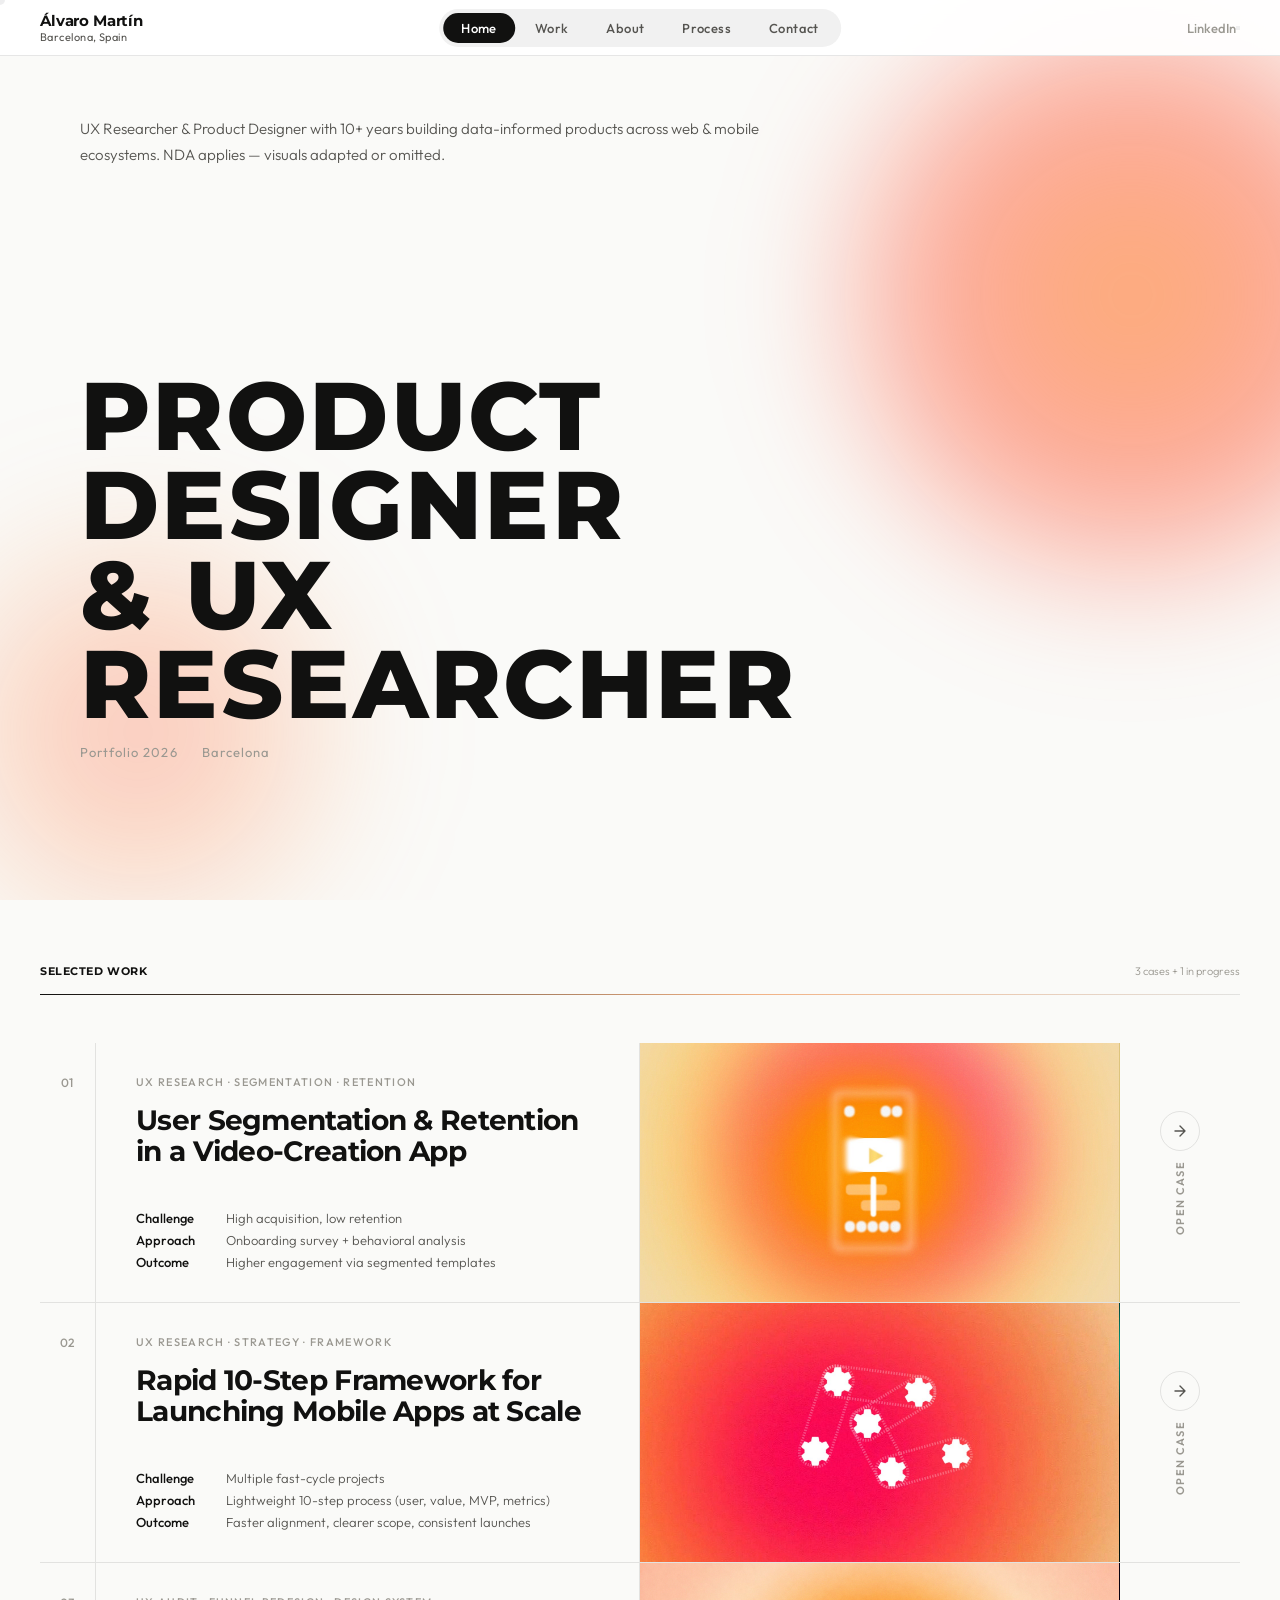
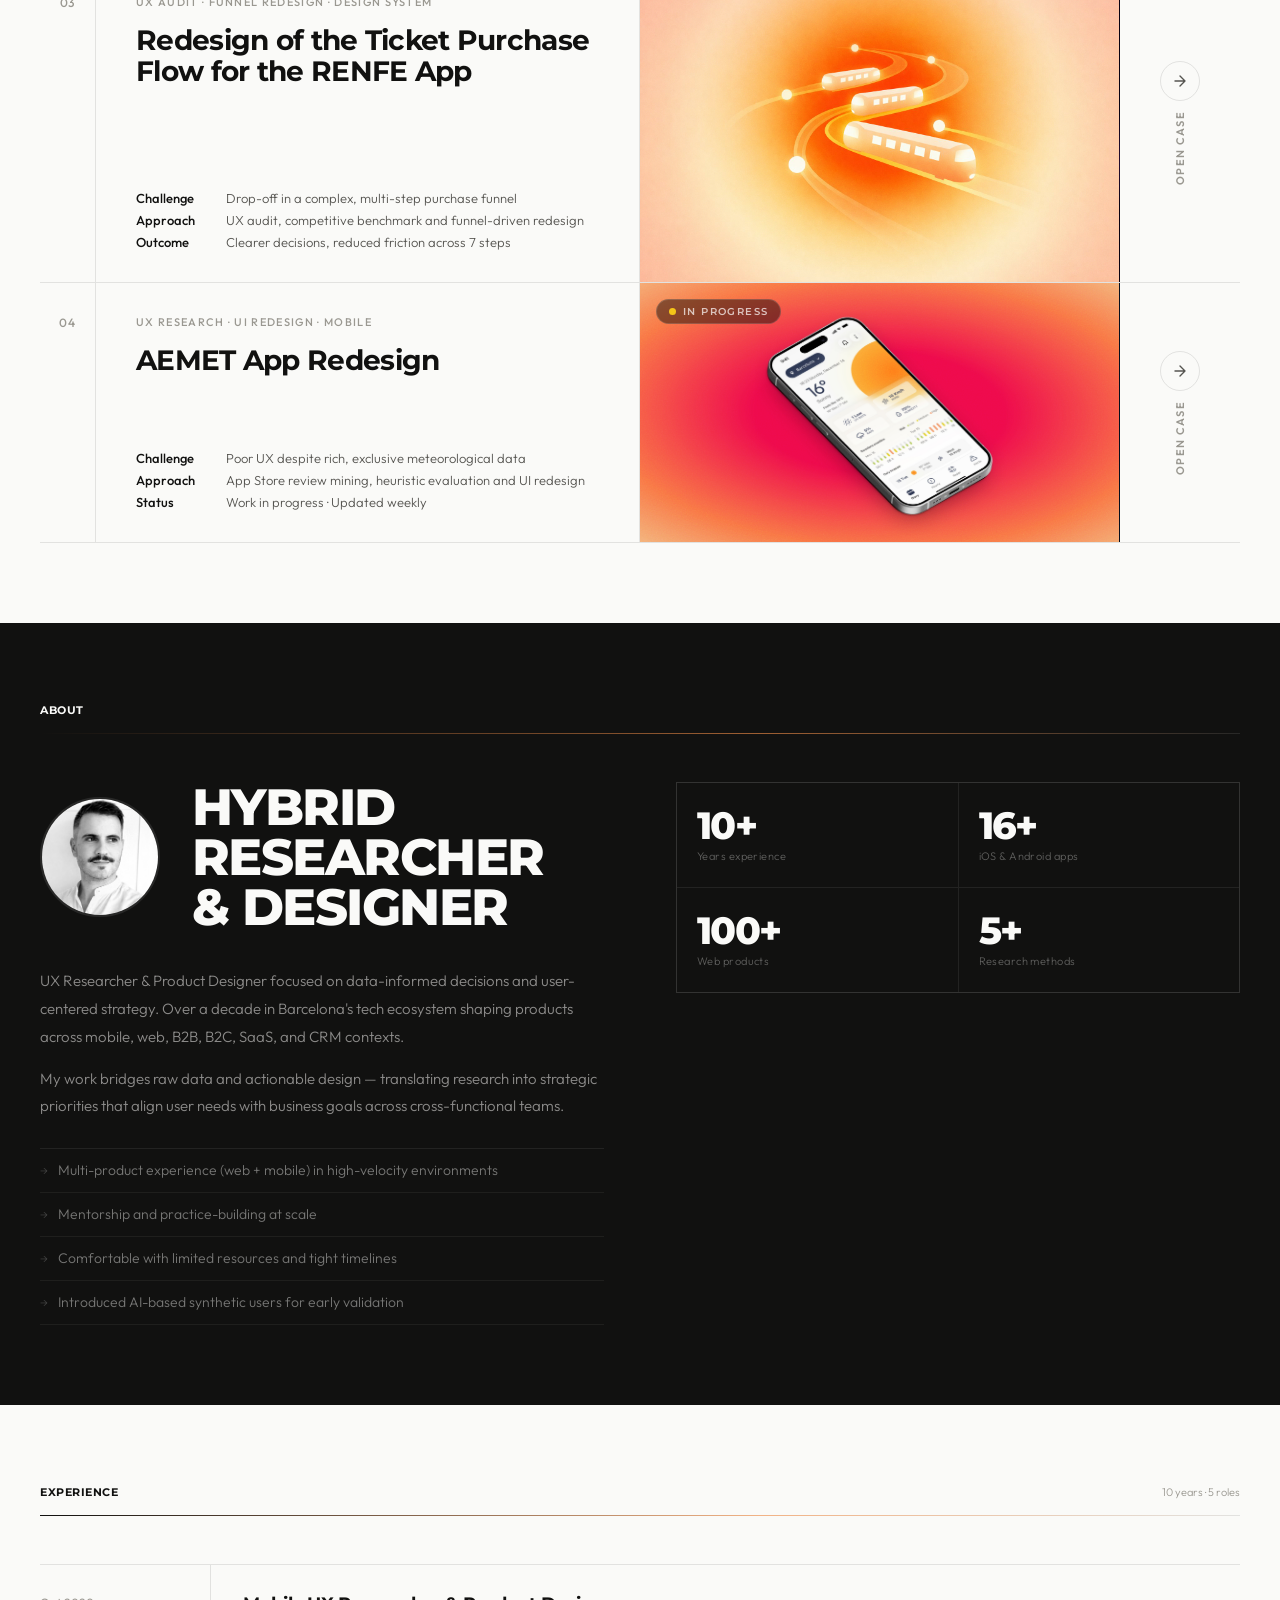
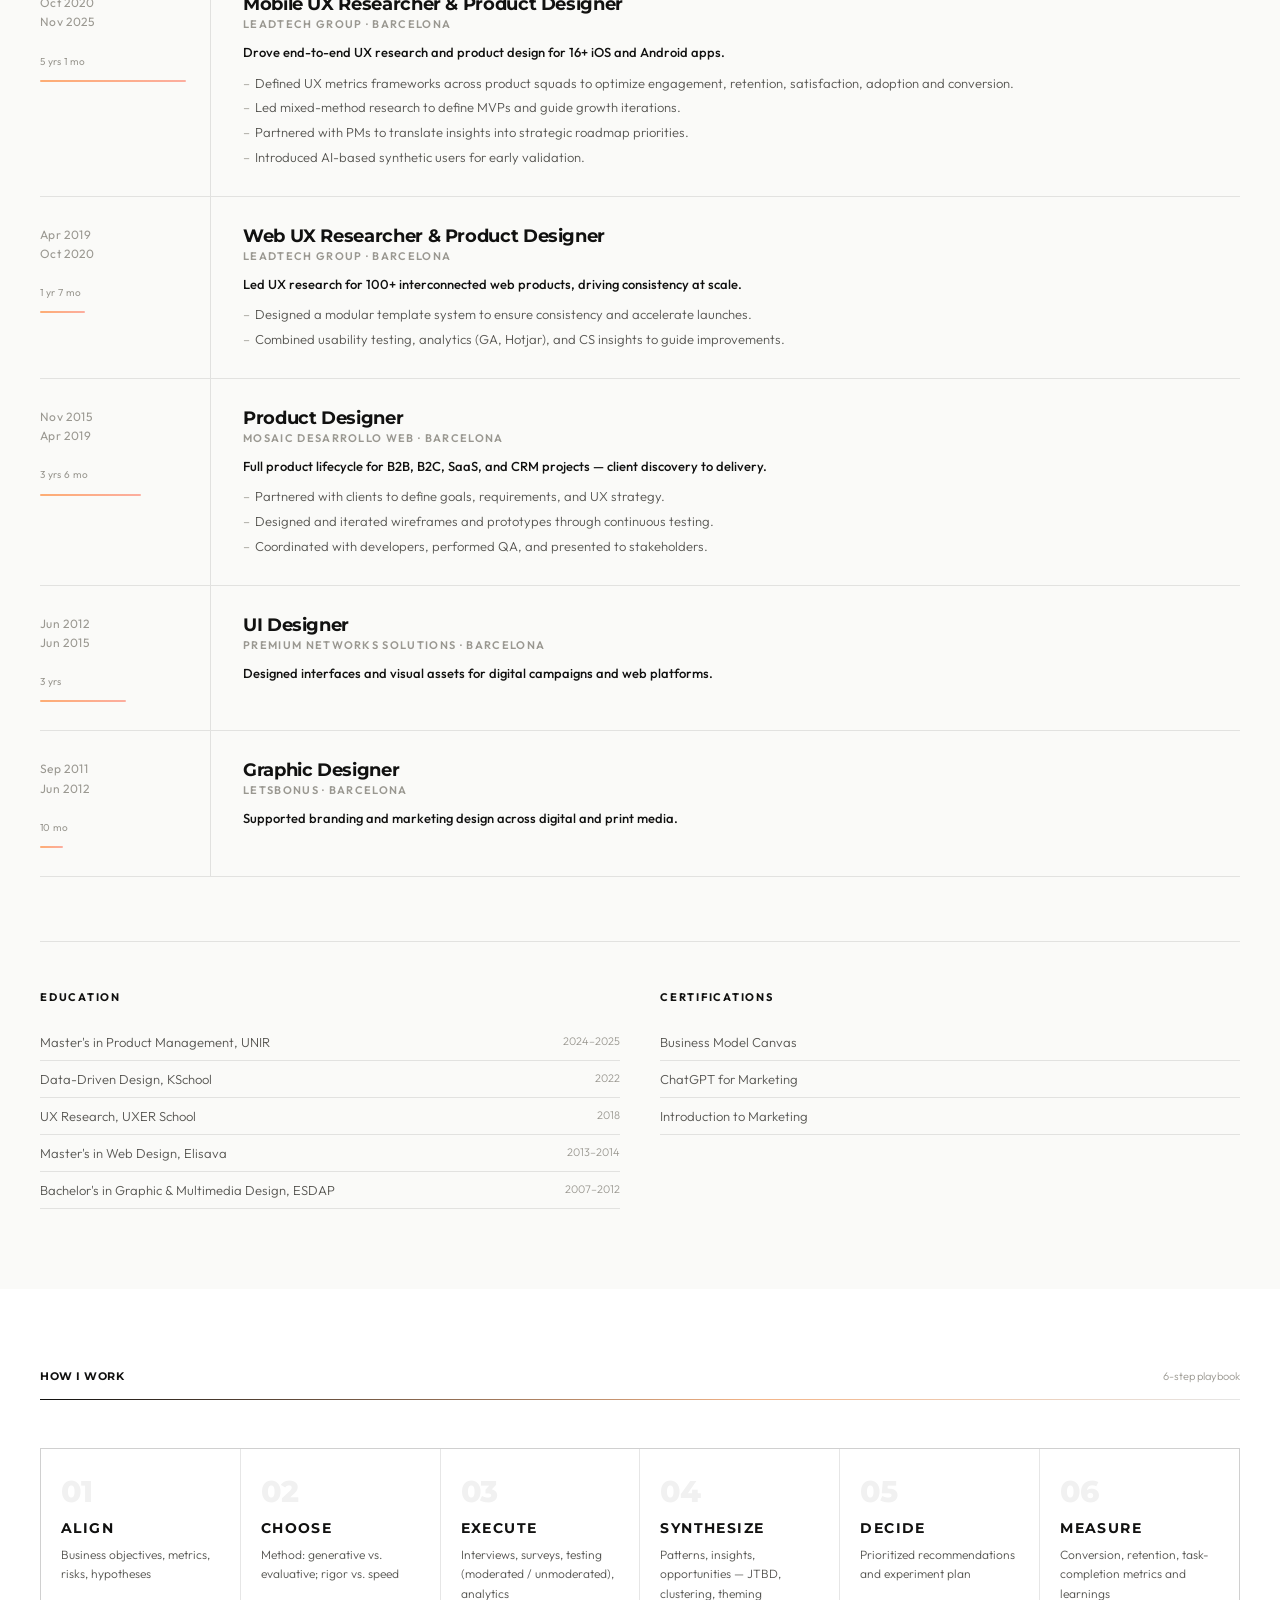
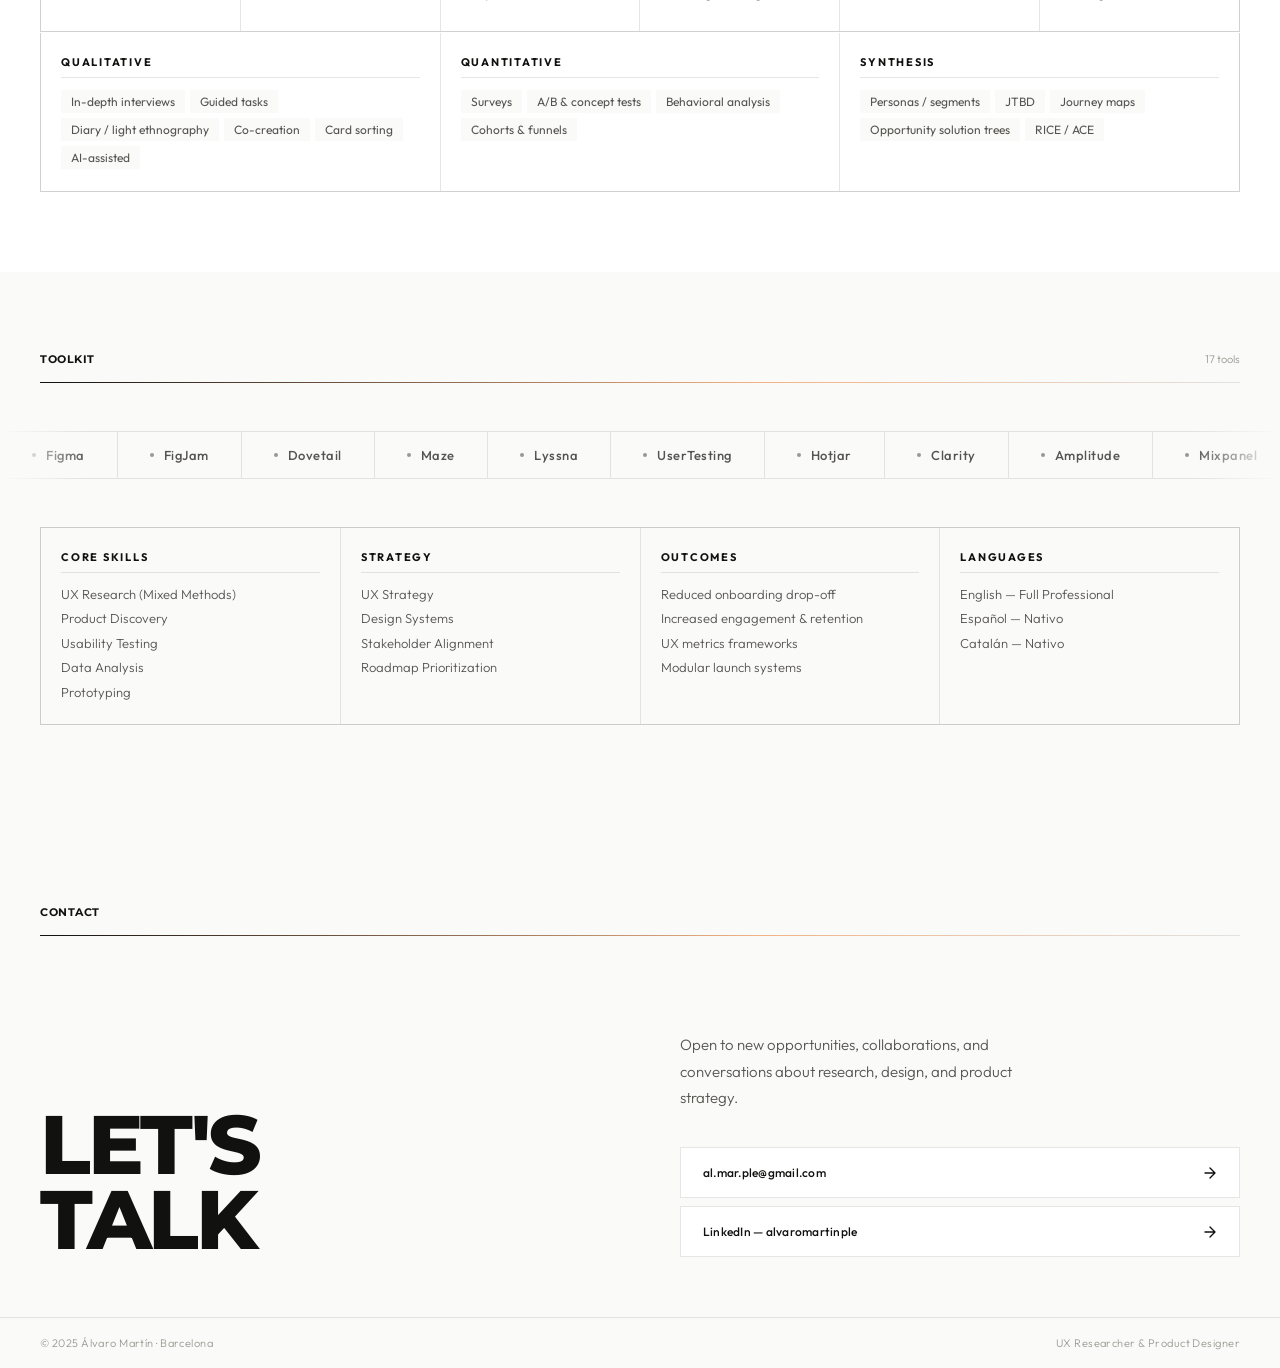
==== index.html @ 83317a98 "Update case-04: real images, style alignment, activate home card with In progress badge" ====
<!DOCTYPE html>
<html lang="en">
<head>
<meta charset="UTF-8">
<link rel="icon" type="image/svg+xml" href="[data-uri]">
<meta name="viewport" content="width=device-width, initial-scale=1.0">
<title>Álvaro Martín — UX Researcher & Product Designer</title>
<link rel="preconnect" href="https://fonts.googleapis.com">
<link rel="preconnect" href="https://fonts.gstatic.com" crossorigin>
<link href="https://fonts.googleapis.com/css2?family=Montserrat:wght@300;400;500;600;700;800&family=Outfit:wght@300;400;500&display=swap" rel="stylesheet">

<style>
/* ─── RESET & BASE ─── */
*, *::before, *::after { box-sizing: border-box; margin: 0; padding: 0; }
html { scroll-behavior: smooth; font-size: 16px; }

:root {
  --bg:       #FAFAF8;
  --surface:  #ECEAE6;
  --white:    #FFFFFF;
  --ink:      #111110;
  --ink-mid:  #555450;
  --ink-light:#9A9891;
  --line:     rgba(17,17,16,0.1);
  --ff-display: 'Montserrat', sans-serif;
  --ff-body:    'Outfit', sans-serif;
}

body {
  background: var(--bg);
  color: var(--ink);
  font-family: var(--ff-body);
  font-size: 13px;: 1.6;
  overflow-x: hidden;
  cursor: none;
}

/* ─── CUSTOM CURSOR ─── */
.cursor {
  position: fixed;
  width: 10px; height: 10px;
  background: var(--ink);
  border-radius: 50%;
  pointer-events: none;
  z-index: 9999;
  transform: translate(-50%, -50%);
  mix-blend-mode: difference;
}
.cursor-ring {
  position: fixed;
  width: 36px; height: 36px;
  border: 1px solid rgba(17,17,16,0.3);
  border-radius: 50%;
  pointer-events: none;
  z-index: 9998;
  transform: translate(-50%, -50%);
  transition: width 0.3s cubic-bezier(.23,1,.32,1), height 0.3s cubic-bezier(.23,1,.32,1);
}

/* ─── NAV ─── */
nav {
  position: fixed;
  top: 0; left: 0; right: 0;
  z-index: 200;
  display: flex;
  flex-direction: row;
  align-items: center;
  height: 56px;
  padding: 0 40px;
  background: rgba(255,255,255,0.95);
  backdrop-filter: blur(16px);
  -webkit-backdrop-filter: blur(16px);
  border-bottom: 1px solid var(--line);
}

.nav-id { display: flex; flex-direction: column; justify-content: center; flex-shrink: 0; }

.nav-name {
  font-family: var(--ff-display);
  font-size: 15px;
  font-weight: 700;
  letter-spacing: -0.01em;
  color: var(--ink);
  text-decoration: none;
  line-height: 1.2;
}

.nav-city {
  font-size: 11px;
  color: var(--ink-mid);
  font-weight: 400;
  letter-spacing: 0.04em;
}

.nav-links {
  display: flex;
  gap: 2px;
  list-style: none;
  background: rgba(17,17,16,0.06);
  border-radius: 40px;
  padding: 4px;
  height: fit-content;
  white-space: nowrap;
  flex-shrink: 0;
  position: absolute;
  left: 50%;
  transform: translateX(-50%);
}

.nav-links a {
  display: block;
  font-size: 13px;
  font-weight: 500;
  letter-spacing: 0.03em;
  color: var(--ink-mid);
  text-decoration: none;
  padding: 7px 18px;
  border-radius: 40px;
  transition: background 0.2s, color 0.2s;
}

.nav-links a.active, .nav-links a:hover {
  background: var(--ink);
  color: var(--white);
}

.nav-social {
  display: flex;
  align-items: center;
  gap: 20px;
  margin-left: auto;
  padding-left: 24px;
}

.nav-social-label {
  font-size: 11px;
  letter-spacing: 0.1em;
  color: var(--ink-light);
  font-weight: 500;
}

.nav-social a {
  font-size: 13px;
  font-weight: 500;
  letter-spacing: 0;
  color: var(--ink-light);
  text-decoration: none;
  transition: color 0.2s;
}
.nav-social a:hover { color: var(--ink); }
.nav-social::before,
.nav-social::after,
.nav-social a::before,
.nav-social a::after  { display: none !important; content: '' !important; }

/* ─── HERO ─── */
.hero {
  padding-top: 56px;
  min-height: 100vh;
  display: flex;
  flex-direction: column;
  justify-content: space-between;
  position: relative;
  overflow: hidden;
}

@keyframes heroGlowDrift {
  0%,100% { transform: translate(0,0) scale(1); opacity: 0.75; }
  25%      { transform: translate(-3%,5%) scale(1.09); opacity: 0.9; }
  50%      { transform: translate(4%,-3%) scale(0.91); opacity: 0.7; }
  75%      { transform: translate(-2%,2%) scale(1.05); opacity: 0.82; }
}
@keyframes heroGlowDrift2 {
  0%,100% { transform: translate(0,0) scale(1); opacity: 0.6; }
  33%     { transform: translate(5%,-4%) scale(1.07); opacity: 0.75; }
  66%     { transform: translate(-4%,3%) scale(0.93); opacity: 0.55; }
}

.hero::before {
  content: '';
  position: absolute;
  top: -5%;
  right: -15%;
  width: 680px;
  height: 680px;
  border-radius: 50%;
  background: radial-gradient(circle, rgba(255,140,60,0.7) 0%, rgba(255,80,50,0.48) 40%, transparent 70%);
  filter: blur(56px);
  pointer-events: none;
  z-index: 0;
  animation: heroGlowDrift 14s ease-in-out infinite;
  transform-origin: center center;
}
.hero::after {
  content: '';
  position: absolute;
  bottom: -8%;
  left: -8%;
  width: 480px;
  height: 480px;
  border-radius: 50%;
  background: radial-gradient(circle, rgba(255,80,50,0.35) 0%, rgba(255,140,60,0.2) 45%, transparent 70%);
  filter: blur(64px);
  pointer-events: none;
  z-index: 0;
  animation: heroGlowDrift2 18s ease-in-out infinite;
  transform-origin: center center;
}

/* Hero graph canvas */
#hero-graph-canvas {
  position: absolute;
  top: 0; left: 0;
  width: 100%;
  height: 100%;
  pointer-events: none;
  z-index: 0;
}

/* Tilt on headline */
.hero-headline h1 {
  transform-style: preserve-3d;
  will-change: transform;
}

/* prefers-reduced-motion */
@media (prefers-reduced-motion: reduce) {
  .hero::before,
  .hero::after { animation: none !important; }
  #hero-canvas { display: none !important; }
  .hero-headline h1 { transition: none !important; transform: none !important; }
}

.hero-meta {
  position: relative;
  z-index: 2;
  display: grid;
  grid-template-columns: 1fr 1fr 1fr;
  align-items: start;
  padding: 60px 40px 28px;
  gap: 24px;
}

.hero-note {
  grid-column: span 2;
  max-width: 100%;
  font-size: 15px;
  font-weight: 300;
  line-height: 1.7;
  color: var(--ink-mid);
}

.hero-stamps {
  display: flex;
  flex-direction: row;
  gap: 24px;
  margin-top: 16px;
  font-size: 13px;
  font-weight: 400;
  color: var(--ink-light);
  letter-spacing: 0.08em;
}

.hero-headline {
  position: relative;
  z-index: 2;
  padding: 0 40px 60px;
}

.hero-headline h1 {
  font-family: var(--ff-display);
  font-size: clamp(52px, 7.5vw, 108px);
  font-weight: 800;
  line-height: 0.93;
  letter-spacing: 0.025em;
  color: var(--ink);
  text-transform: uppercase;
}

/* ─── SECTIONS ─── */
section { padding: 80px 40px; }

.section-header {
  display: flex;
  justify-content: space-between;
  align-items: baseline;
  margin-bottom: 48px;
  padding-bottom: 16px;
  border-bottom: 1px solid var(--line);
}

.sec-index {
  font-size: 11px;
  font-weight: 500;
  letter-spacing: 0.14em;
  color: var(--ink-light);
  text-transform: uppercase;
}

.sec-title {
  font-family: var(--ff-display);
  font-size: 11px;
  font-weight: 700;
  letter-spacing: 0.05em;
  text-transform: uppercase;
  color: var(--ink);
}

.sec-count {
  font-size: 11px;
  color: var(--ink-light);
  font-weight: 300;
}

/* ─── CASES ─── */
#work { padding-top: 64px; }

.case-item {
  display: grid;
  grid-template-columns: 56px 1fr 480px 120px;
  align-items: stretch;
  border-bottom: 1px solid var(--line);
  min-height: 260px;
  text-decoration: none;
  color: inherit;
  transition: background 0.25s;
}

.case-item:first-of-type { border-top: 1px solid var(--line); }
.case-item:hover { background: rgba(17,17,16,0.018); }

.case-num {
  display: flex;
  align-items: flex-start;
  justify-content: center;
  padding: 32px 0;
  font-size: 12px;
  font-weight: 500;
  color: var(--ink-light);
  letter-spacing: 0.06em;
  border-right: 1px solid var(--line);
}

.case-info {
  padding: 32px 40px;
  display: flex;
  flex-direction: column;
  justify-content: space-between;
  border-right: 1px solid var(--line);
}

.case-tag {
  font-size: 11px;
  font-weight: 500;
  letter-spacing: 0.12em;
  text-transform: uppercase;
  color: var(--ink-light);
  margin-bottom: 16px;
  display: block;
}

.case-name {
  font-family: var(--ff-display);
  font-size: clamp(20px, 2.2vw, 28px);
  font-weight: 700;
  letter-spacing: -0.025em;
  line-height: 1.1;
  color: var(--ink);
  margin-bottom: 20px;
}

.case-attrs { display: flex; flex-direction: column; gap: 6px; }

.case-attr {
  display: flex;
  gap: 10px;
  font-size: 13px;
  color: var(--ink-mid);
  font-weight: 300;
}
.case-attr b { font-weight: 500; color: var(--ink); min-width: 80px; }

/* ── VISUAL THUMBNAILS ── */
.case-visual {
  position: relative;
  overflow: hidden;
  border-right: 1px solid var(--line);
}

.cv-01 { background: #F5D98A; }

.cv-02 {
  background:
    radial-gradient(ellipse 75% 55% at 8% 18%, #00C9A7 0%, transparent 48%),
    radial-gradient(ellipse 55% 75% at 88% 78%, #0047AB 0%, transparent 52%),
    radial-gradient(ellipse 38% 38% at 50% 50%, #00897B 0%, transparent 38%),
    #001510;
}

.cv-03 {
  background:
    radial-gradient(ellipse 65% 48% at 28% 62%, #9B3FBF 0%, transparent 52%),
    radial-gradient(ellipse 48% 75% at 72% 18%, #E0387A 0%, transparent 48%),
    radial-gradient(ellipse 55% 55% at 78% 80%, #FF5E8A 0%, transparent 42%),
    #080012;
}

.cv-04 { background: #050F1F; }

.case-visual::after {
  content: '';
  position: absolute;
  inset: 0;
  background-image: url("data:image/svg+xml,%3Csvg xmlns='http://www.w3.org/2000/svg' width='200' height='200'%3E%3Cfilter id='n'%3E%3CfeTurbulence type='fractalNoise' baseFrequency='0.8' numOctaves='4' stitchTiles='stitch'/%3E%3C/filter%3E%3Crect width='100%25' height='100%25' filter='url(%23n)' opacity='0.12'/%3E%3C/svg%3E");
  pointer-events: none;
  mix-blend-mode: overlay;
}

.cv-year {
  position: absolute;
  top: 18px; right: 18px;
  font-size: 11px;
  font-weight: 600;
  letter-spacing: 0.12em;
  text-transform: uppercase;
  font-family: var(--ff-display);
  color: rgba(255,255,255,0.4);
  z-index: 1;
}
.cv-04 .cv-year { color: var(--ink-light); }

.wip-center {
  position: absolute;
  inset: 0;
  display: flex;
  flex-direction: column;
  align-items: center;
  justify-content: center;
  gap: 10px;
  z-index: 1;
}

.wip-dot {
  width: 8px; height: 8px;
  border-radius: 50%;
  background: var(--ink-light);
  animation: blink 2s ease-in-out infinite;
}

@keyframes blink {
  0%,100% { opacity:1; transform:scale(1); }
  50% { opacity:0.3; transform:scale(0.6); }
}

.wip-txt {
  font-size: 11px;
  font-weight: 600;
  letter-spacing: 0.14em;
  text-transform: uppercase;
  color: var(--ink-light);
  font-family: var(--ff-display);
}

.case-action {
  display: flex;
  flex-direction: column;
  align-items: center;
  justify-content: center;
  gap: 10px;
  padding: 24px;
}

.case-arrow {
  width: 40px; height: 40px;
  border: 1px solid var(--line);
  border-radius: 50%;
  display: flex;
  align-items: center;
  justify-content: center;
  color: var(--ink-mid);
  transition: background 0.2s, border-color 0.2s, transform 0.3s, color 0.2s;
}

.case-item:hover .case-arrow {
  background: var(--ink);
  border-color: var(--ink);
  color: white;
  transform: rotate(45deg);
}

.case-action-lbl {
  font-size: 11px;
  font-weight: 600;
  letter-spacing: 0.12em;
  text-transform: uppercase;
  color: var(--ink-light);
  writing-mode: vertical-rl;
  transform: rotate(180deg);
}

/* ─── PROCESS ─── */
#process { background: var(--white); }

.process-grid {
  display: grid;
  grid-template-columns: repeat(6, 1fr);
  gap: 1px;
  background: var(--line);
  border: 1px solid var(--line);
  margin-bottom: 1px;
}

.proc-cell {
  background: var(--white);
  padding: 28px 20px;
}

.proc-n {
  font-family: var(--ff-display);
  font-size: 30px;
  font-weight: 800;
  color: rgba(17,17,16,0.06);
  line-height: 1;
  margin-bottom: 12px;
  letter-spacing: -0.04em;
}

.proc-t {
  font-family: var(--ff-display);
  font-size: 14px;
  font-weight: 700;
  letter-spacing: 0.1em;
  text-transform: uppercase;
  color: var(--ink);
  margin-bottom: 8px;
}

.proc-d {
  font-size: 12px;
  font-weight: 300;
  line-height: 1.6;
  color: var(--ink-mid);
}

.methods-row {
  display: grid;
  grid-template-columns: repeat(3, 1fr);
  gap: 1px;
  background: var(--line);
  border: 1px solid var(--line);
  border-top: none;
}

.meth-cell { background: var(--white); padding: 22px 20px; }

.meth-lbl {
  font-size: 11px;
  font-weight: 700;
  letter-spacing: 0.16em;
  text-transform: uppercase;
  color: var(--ink);
  margin-bottom: 12px;
  padding-bottom: 8px;
  border-bottom: 1px solid var(--line);
}

.meth-tags { display: flex; flex-wrap: wrap; gap: 5px; }

.meth-tag {
  font-size: 12px;
  font-weight: 400;
  color: var(--ink-mid);
  background: var(--bg);
  padding: 4px 10px;
}

/* ─── TOOLS ─── */
#tools { background: var(--bg); }

.marquee-wrap {
  overflow: hidden;
  border-top: 1px solid var(--line);
  border-bottom: 1px solid var(--line);
  margin: 0 -40px;
}

.marquee-track {
  display: flex;
  white-space: nowrap;
  animation: scroll 22s linear infinite;
}

@keyframes scroll {
  from { transform: translateX(0); }
  to   { transform: translateX(-50%); }
}

.mrq-item {
  display: inline-flex;
  align-items: center;
  gap: 10px;
  padding: 15px 32px;
  border-right: 1px solid var(--line);
  font-size: 13px;
  font-weight: 500;
  letter-spacing: 0.04em;
  color: var(--ink-mid);
  flex-shrink: 0;
}

.mrq-dot { width: 4px; height: 4px; border-radius: 50%; background: var(--ink-light); }

.skills-grid {
  display: grid;
  grid-template-columns: repeat(4, 1fr);
  gap: 1px;
  background: var(--line);
  border: 1px solid var(--line);
  margin-top: 48px;
}

.sk-cell { background: var(--bg); padding: 22px 20px; }

.sk-title {
  font-size: 11px;
  font-weight: 700;
  letter-spacing: 0.16em;
  text-transform: uppercase;
  color: var(--ink);
  margin-bottom: 12px;
  padding-bottom: 8px;
  border-bottom: 1px solid var(--line);
}

.sk-list { display: flex; flex-direction: column; gap: 5px; }

.sk-item {
  font-size: 13px;
  font-weight: 300;
  color: var(--ink-mid);
  line-height: 1.5;
}

/* ─── ABOUT ─── */
#about { background: var(--ink); color: var(--bg); }
#about .section-header { border-bottom-color: rgba(242,241,239,0.1); }
#about .sec-index, #about .sec-count { color: rgba(242,241,239,0.28); }
#about .sec-title { color: var(--bg); }

.about-layout {
  display: grid;
  grid-template-columns: 1fr 1fr;
  gap: 72px;
  align-items: start;
}

.about-big {
  font-family: var(--ff-display);
  font-size: clamp(36px, 4vw, 54px);
  font-weight: 800;
  letter-spacing: -0.03em;
  line-height: 0.97;
  color: var(--bg);
  text-transform: uppercase;
  margin-bottom: 36px;
}

.about-p {
  font-size: 15px;
  font-weight: 300;
  line-height: 1.85;
  color: rgba(242,241,239,0.55);
  margin-bottom: 14px;
}

.about-list {
  list-style: none;
  border-top: 1px solid rgba(242,241,239,0.08);
  margin-top: 28px;
}

.about-list li {
  font-size: 14px;
  font-weight: 300;
  color: rgba(242,241,239,0.45);
  padding: 11px 0;
  border-bottom: 1px solid rgba(242,241,239,0.06);
  display: flex;
  gap: 10px;
  line-height: 1.5;
}
.about-list li::before { content: '→'; color: rgba(242,241,239,0.2); font-size: 12px; margin-top: 2px; flex-shrink: 0; }

.stats-grid {
  display: grid;
  grid-template-columns: 1fr 1fr;
  gap: 1px;
  background: rgba(242,241,239,0.08);
  border: 1px solid rgba(242,241,239,0.08);
}

.stat-cell {
  background: var(--ink);
  padding: 24px 20px;
}

.stat-n {
  font-family: var(--ff-display);
  font-size: 38px;
  font-weight: 800;
  letter-spacing: -0.04em;
  line-height: 1;
  color: var(--bg);
  margin-bottom: 4px;
}

.stat-l {
  font-size: 11px;
  font-weight: 300;
  color: rgba(242,241,239,0.35);
  letter-spacing: 0.04em;
}

/* ─── EXPERIENCE ─── */
#cv { background: var(--bg); }

.exp-list { border-top: 1px solid var(--line); }

.exp-row {
  display: grid;
  grid-template-columns: 170px 1px 1fr;
  gap: 0;
  border-bottom: 1px solid var(--line);
}

.exp-period {
  padding: 28px 24px 28px 0;
  font-size: 12px;
  font-weight: 400;
  color: var(--ink-light);
  letter-spacing: 0.03em;
  line-height: 1.6;
}

.exp-divider {
  background: var(--line);
  align-self: stretch;
}

.exp-body { padding: 28px 0 28px 32px; }

.exp-role {
  font-family: var(--ff-display);
  font-size: 18px;
  font-weight: 700;
  letter-spacing: -0.02em;
  color: var(--ink);
  margin-bottom: 2px;
}

.exp-co {
  font-size: 11px;
  font-weight: 600;
  letter-spacing: 0.12em;
  text-transform: uppercase;
  color: var(--ink-light);
  margin-bottom: 12px;
}

.exp-lead {
  font-size: 13px;
  font-weight: 500;
  color: var(--ink);
  line-height: 1.5;
  margin-bottom: 10px;
}

.exp-pts { list-style: none; display: flex; flex-direction: column; gap: 4px; }

.exp-pts li {
  font-size: 13px;
  font-weight: 300;
  color: var(--ink-mid);
  line-height: 1.6;
  padding-left: 12px;
  position: relative;
}
.exp-pts li::before { content: '–'; position: absolute; left: 0; color: var(--ink-light); }

.edu-row-wrap {
  display: grid;
  grid-template-columns: 1fr 1fr;
  gap: 40px;
  margin-top: 64px;
  padding-top: 48px;
  border-top: 1px solid var(--line);
}

.mini-title {
  font-size: 11px;
  font-weight: 700;
  letter-spacing: 0.16em;
  text-transform: uppercase;
  color: var(--ink);
  margin-bottom: 20px;
}

.edu-item {
  display: flex;
  justify-content: space-between;
  gap: 16px;
  padding: 10px 0;
  border-bottom: 1px solid var(--line);
  font-size: 13px;
  font-weight: 300;
  color: var(--ink-mid);
}

.edu-yr { font-size: 11px; color: var(--ink-light); flex-shrink: 0; }

/* ─── CONTACT ─── */
#contact { padding: 100px 40px 60px; }

.contact-top {
  padding-top: 48px;
  display: grid;
  grid-template-columns: 1fr 1fr;
  gap: 80px;
  align-items: end;
}

.contact-h {
  font-family: var(--ff-display);
  font-size: clamp(48px, 6.5vw, 92px);
  font-weight: 800;
  letter-spacing: -0.04em;
  line-height: 0.9;
  text-transform: uppercase;
  color: var(--ink);
}

.contact-sub {
  font-size: 15px;
  font-weight: 300;
  color: var(--ink-mid);
  line-height: 1.75;
  margin-bottom: 36px;
  max-width: 380px;
}

.contact-links { display: flex; flex-direction: column; gap: 8px; }

.c-link {
  display: flex;
  align-items: center;
  justify-content: space-between;
  padding: 17px 22px;
  background: var(--white);
  border: 1px solid var(--line);
  text-decoration: none;
  color: var(--ink);
  font-size: 12px;
  font-weight: 500;
  letter-spacing: 0.02em;
  transition: background 0.2s, color 0.2s, border-color 0.2s;
}
.c-link:hover { background: var(--ink); color: var(--bg); border-color: var(--ink); }
.c-link svg { transition: transform 0.2s; }
.c-link:hover svg { transform: translateX(3px); }

/* ─── FOOTER ─── */
footer {
  display: flex;
  justify-content: space-between;
  align-items: center;
  padding: 18px 40px;
  border-top: 1px solid var(--line);
}
footer p { font-size: 11px; font-weight: 300; color: var(--ink-light); letter-spacing: 0.04em; }



/* ─── RESPONSIVE ─── */
/* ── TABLET ── */
@media (max-width: 1100px) {
  .case-item { grid-template-columns: 40px 1fr 320px 80px; }
  .process-grid { grid-template-columns: repeat(3, 1fr); }
  .skills-grid { grid-template-columns: repeat(2, 1fr); }
}

/* ── MOBILE ── */
@media (max-width: 768px) {
  html, body { overflow-x: hidden; max-width: 100%; }
  body { cursor: auto; font-size: 15px; }
  .cursor, .cursor-ring { display: none; }

  /* Nav — hamburger style */
  nav {
    padding: 0 20px;
    height: 56px;
    position: fixed;
    display: flex;
    justify-content: space-between;
    align-items: center;
    width: 100%;
    max-width: 100%;
    box-sizing: border-box;
    overflow: visible;
  }
  .nav-burger { display: flex !important; flex-shrink: 0; }
  .nav-id .nav-name { font-size: 13px; }
  .nav-city { display: none; }
  .nav-social { display: none; }

  /* Hide pill nav, show hamburger */
  .nav-links {
    display: none;
    position: fixed;
    top: 56px;
    left: 0;
    right: 0;
    bottom: 0;
    width: 100%;
    background: var(--white);
    flex-direction: column;
    align-items: center;
    justify-content: center;
    gap: 8px;
    z-index: 999;
    padding: 40px 20px;
    transform: none !important;
  }
  .nav-links.open {
    display: flex !important;
    left: 0;
    right: 0;
    width: 100vw;
    max-width: 100%;
    overflow: hidden;
    box-sizing: border-box;
  }
  .nav-links li { width: 100%; text-align: center; }
  .nav-links a {
    display: block;
    font-size: 22px;
    font-weight: 600;
    padding: 14px 20px;
    border-radius: 8px;
  }

  .nav-burger { display: none; background: none; border: none; margin-left: auto; }
  .nav-burger {
    display: flex;
    flex-direction: column;
    gap: 5px;
    cursor: pointer;
    padding: 8px;
    margin-left: auto;
  }
  .nav-burger span {
    display: block;
    width: 22px;
    height: 2px;
    background: var(--ink);
    transition: all 0.25s;
    border-radius: 2px;
  }
  .nav-burger.open span:nth-child(1) { transform: translateY(7px) rotate(45deg); }
  .nav-burger.open span:nth-child(2) { opacity: 0; }
  .nav-burger.open span:nth-child(3) { transform: translateY(-7px) rotate(-45deg); }

  /* Hero */
  section { padding: 48px 20px; overflow-x: hidden; max-width: 100vw; box-sizing: border-box; }
  .hero { padding-top: 56px; overflow-x: hidden; max-width: 100%; justify-content: flex-start; gap: 0; min-height: auto; padding-bottom: 0; }
  .hero-meta { grid-template-columns: 1fr; padding: 28px 20px 0; gap: 12px; }
  .hero-note { max-width: 100%; width: 100%; grid-column: 1 / -1; font-size: 13px; }
  .hero-stamps { font-size: 12px; }
  .hero-headline { padding: 40px 20px 40px; }
  .hero-headline h1 { font-size: clamp(36px, 10vw, 52px); line-height: 0.95; overflow: hidden; word-break: break-word; }

  /* Cases */
  .case-item { grid-template-columns: 1fr; min-height: auto; }
  .case-num { display: none; }
  .case-action { display: none; }
  .case-visual { min-height: 200px; border-right: none; border-bottom: 1px solid var(--line); }
  .case-info { border-right: none; padding: 24px 20px; }
  .case-tag { font-size: 10px; }
  .case-name { font-size: 18px; }
  .case-attr { font-size: 12px; }

  /* Process */
  .process-grid { grid-template-columns: 1fr; border: 1px solid var(--line); }
  .proc-cell { border-right: none; border-bottom: 1px solid var(--line); padding: 20px; }
  .proc-cell:last-child { border-bottom: none; }
  .methods-row { grid-template-columns: 1fr; }

  /* Skills / Tools */
  .skills-grid { grid-template-columns: 1fr; }
  .tools-wrap { gap: 6px; }
  .tool { font-size: 12px; padding: 6px 12px; }

  /* About */
  #about { overflow: hidden; padding: 48px 20px; }
  .about-layout { grid-template-columns: 1fr; gap: 24px; }
  .about-photo-row { display: flex; flex-direction: column; align-items: flex-start; gap: 20px; }
  .about-big { font-size: clamp(28px, 9vw, 42px); word-break: break-word; overflow-wrap: break-word; }
  .about-p { font-size: 14px; max-width: 100%; overflow-wrap: break-word; }
  #about .about-list li { max-width: 100%; overflow-wrap: break-word; }
  .stats-grid { grid-template-columns: 1fr 1fr; }
  .stat-n { font-size: 32px; }

  /* CV */
  .exp-row { grid-template-columns: 1fr; gap: 4px; }
  .exp-period { padding: 20px 20px 0; font-size: 11px; }
  .exp-body { padding: 8px 20px 20px; }
  .exp-divider { display: none; }
  .exp-role { font-size: 18px; }
  .exp-pts li { font-size: 12px; }
  .edu-row-wrap { grid-template-columns: 1fr; gap: 32px; }

  /* Contact */
  .contact-top { grid-template-columns: 1fr; gap: 32px; }
  .c-actions { flex-direction: column; }
  .c-btn-p, .c-btn-s { justify-content: center; width: 100%; }

  /* Footer */
  footer { padding: 16px 20px; flex-direction: column; gap: 4px; text-align: center; }
  .marquee-wrap { margin: 0 -20px; }
}

/* ── SMALL PHONES ── */
@media (max-width: 390px) {
  .stats-grid { grid-template-columns: 1fr; }
}

.about-photo-header {
  display: flex;
  align-items: center;
  gap: 32px;
  margin-bottom: 36px;
}
.about-avatar {
  width: 120px;
  height: 120px;
  border-radius: 50%;
  object-fit: cover;
  object-position: center 20%;
  flex-shrink: 0;
  filter: grayscale(100%);
  border: 2px solid rgba(242,241,239,0.1);
}

/* ═══ ENHANCEMENT LAYER ════════════════════════════════════════════════════ */

/* ─── Section headers: fade-in + animated accent line ─────────────────── */
.section-header {
  position: relative;
  opacity: 0;
  transform: translateY(14px);
  transition: opacity 0.5s ease, transform 0.5s ease;
}
.section-header::after {
  content: '';
  position: absolute;
  bottom: -1px; left: 0;
  height: 1px; width: 0;
  background: linear-gradient(90deg, var(--ink) 0%, rgba(255,140,60,0.55) 60%, transparent 100%);
  transition: width 0.9s cubic-bezier(0.4,0,0.2,1) 0.15s;
}
.section-header.sh-vis {
  opacity: 1;
  transform: none;
}
.section-header.sh-vis::after {
  width: 100%;
}

/* ─── WORK: ghost index numbers ─────────────────────────────────────────── */
.case-item {
  position: relative;
  overflow: hidden;
}
.case-item::before {
  content: attr(data-num);
  position: absolute;
  right: 130px; bottom: -32px;
  font-family: var(--ff-display);
  font-size: 150px; font-weight: 800;
  color: transparent;
  -webkit-text-stroke: 1px rgba(17,17,16,0.04);
  line-height: 1; pointer-events: none; z-index: 0;
  letter-spacing: -0.04em; user-select: none;
  transition: -webkit-text-stroke-color 0.4s ease,
              transform 0.55s cubic-bezier(0.4,0,0.2,1);
}
.case-item:hover::before {
  -webkit-text-stroke-color: rgba(17,17,16,0.09);
  transform: translateY(-10px);
}

/* ─── WORK: hover elevation ─────────────────────────────────────────────── */
.case-item {
  transition: background 0.25s, box-shadow 0.35s;
}
.case-item:hover {
  box-shadow: 0 6px 36px rgba(17,17,16,0.07);
}

/* ─── WORK: entrance — fade + slide + scale ─────────────────────────────── */
body.enh .case-item {
  opacity: 0;
  transform: translateY(60px) scale(0.96);
  transition: background 0.25s, box-shadow 0.35s,
              opacity 0.45s cubic-bezier(0.16,1,0.3,1),
              transform 0.45s cubic-bezier(0.16,1,0.3,1);
}
body.enh .case-item.vis {
  opacity: 1;
  transform: translateY(0) scale(1);
}

/* ─── WORK: decorative line that draws before each card ─────────────────── */
body.enh .case-item::after {
  content: '';
  position: absolute;
  top: 0; left: 0;
  width: 0; height: 1px;
  background: rgba(17,17,16,0.12);
  pointer-events: none;
  z-index: 10;
}
body.enh .case-item.line-vis::after {
  width: 100%;
  transition: width 0.3s ease;
}
body.enh .case-item.vis::after {
  width: 100%;
  opacity: 0;
  transition: opacity 0.45s ease 0.15s;
}

/* ─── WORK: case-visual clip-path curtain + scale ────────────────────────── */
body.enh .case-visual {
  clip-path: inset(100% 0 0 0);
  transform: scale(1.05);
  transform-origin: center bottom;
  transition: clip-path 0.7s cubic-bezier(0.16,1,0.3,1) 0.18s,
              transform  0.7s cubic-bezier(0.16,1,0.3,1) 0.18s;
}
body.enh .case-item.vis .case-visual {
  clip-path: inset(0% 0 0 0);
  transform: scale(1);
}

/* ─── CV: experience rows slide-in from left ────────────────────────────── */
body.enh .exp-row {
  opacity: 0;
  transform: translateX(-16px);
  transition: opacity 0.5s ease, transform 0.5s ease;
}
body.enh .exp-row.vis {
  opacity: 1;
  transform: none;
}

/* ─── CV: proportional duration bar ────────────────────────────────────── */
.exp-dur {
  display: block;
  height: 2px;
  background: linear-gradient(90deg, rgba(255,140,60,0.7) 0%, rgba(255,80,50,0.45) 100%);
  border-radius: 2px;
  margin-top: 10px;
  max-width: 180px;
  width: 0;
  transition: width 0.9s cubic-bezier(0.4,0,0.2,1) 0.3s;
}
body.enh .exp-row.vis .exp-dur {
  width: var(--dw, 40%);
}

/* ─── PROCESS: cascade entrance ─────────────────────────────────────────── */
body.enh .proc-cell {
  opacity: 0;
  transform: translateY(14px);
  transition: opacity 0.4s ease, transform 0.4s ease, background 0.2s;
}
body.enh .proc-cell.vis {
  opacity: 1;
  transform: none;
}


/* ─── TOOLS: marquee edge fade ──────────────────────────────────────────── */
.marquee-wrap {
  -webkit-mask-image: linear-gradient(90deg, transparent 0%, #000 7%, #000 93%, transparent 100%);
  mask-image:         linear-gradient(90deg, transparent 0%, #000 7%, #000 93%, transparent 100%);
}

/* ─── TOOLS: method & skill tag hover ───────────────────────────────────── */



/* ─── CONTACT: "Let's Talk" reveal ─────────────────────────────────────── */
body.enh .contact-h {
  opacity: 0;
  transform: translateY(36px);
  transition: opacity 0.8s ease, transform 0.85s cubic-bezier(0.16,1,0.3,1);
}
body.enh .contact-h.vis {
  opacity: 1;
  transform: none;
}

/* ─── CONTACT: link top-accent draw on hover ────────────────────────────── */
.c-link {
  position: relative;
}
.c-link::after {
  content: '';
  position: absolute;
  top: 0; left: 0;
  width: 0; height: 2px;
  background: linear-gradient(90deg, rgba(255,140,60,0.9), rgba(255,80,50,0.7));
  transition: width 0.3s cubic-bezier(0.4,0,0.2,1);
}
.c-link:hover::after {
  width: 100%;
}

/* ─── prefers-reduced-motion overrides ──────────────────────────────────── */
@media (prefers-reduced-motion: reduce) {
  .section-header {
    opacity: 1 !important;
    transform: none !important;
    transition: none !important;
  }
  .section-header::after {
    width: 100% !important;
    transition: none !important;
  }
  body.enh .case-item,
  body.enh .exp-row,
  body.enh .proc-cell,
  body.enh .contact-h {
    opacity: 1 !important;
    transform: none !important;
    transition: background 0.25s, box-shadow 0.35s !important;
  }
  .exp-dur {
    width: var(--dw, 40%) !important;
    transition: none !important;
  }
}
</style>
</head>
<body>
<div class="cursor" id="cursorDot"></div>
<div class="cursor-ring" id="cursorRing"></div>
<script>
(function() {
  const dot  = document.getElementById('cursorDot');
  const ring = document.getElementById('cursorRing');
  let mx = -100, my = -100;
  let rx = -100, ry = -100;

  document.addEventListener('mousemove', e => {
    mx = e.clientX;
    my = e.clientY;
    dot.style.left = mx + 'px';
    dot.style.top  = my + 'px';
  });

  document.addEventListener('mouseleave', () => {
    dot.style.opacity  = '0';
    ring.style.opacity = '0';
  });
  document.addEventListener('mouseenter', () => {
    dot.style.opacity  = '1';
    ring.style.opacity = '1';
  });

  // Ring follows with lerp
  (function animateRing() {
    rx += (mx - rx) * 0.12;
    ry += (my - ry) * 0.12;
    ring.style.left = rx + 'px';
    ring.style.top  = ry + 'px';
    requestAnimationFrame(animateRing);
  })();

  // Scale ring on hover over links/buttons
  document.querySelectorAll('a, button, [onclick]').forEach(el => {
    el.addEventListener('mouseenter', () => {
      ring.style.width  = '56px';
      ring.style.height = '56px';
    });
    el.addEventListener('mouseleave', () => {
      ring.style.width  = '36px';
      ring.style.height = '36px';
    });
  });
})();
</script>


<!-- NAV -->
<nav>
  <div class="nav-id">
    <a href="#" class="nav-name">Álvaro Martín</a>
    <span class="nav-city">Barcelona, Spain</span>
  </div>
  <ul class="nav-links">
    <li><a href="#home" class="active">Home</a></li>
    <li><a href="#work">Work</a></li>
    <li><a href="#about">About</a></li>
    <li><a href="#process">Process</a></li>
    <li><a href="#contact">Contact</a></li>
  </ul>
  <div class="nav-social">
    <a href="https://linkedin.com/in/alvaromartinple">LinkedIn</a>
  </div>
  <button class="nav-burger" id="burger" aria-label="Menu">
    <span></span><span></span><span></span>
  </button>
</nav>

<!-- HERO -->
<section class="hero" id="home">
  <canvas id="hero-graph-canvas" aria-hidden="true"></canvas>
  <div class="hero-meta h1">
    <p class="hero-note">UX Researcher & Product Designer with 10+ years building data-informed products across web & mobile ecosystems. NDA applies — visuals adapted or omitted.</p>
  </div>
  <div class="hero-headline h2">
    <h1>PRODUCT<br>DESIGNER<br>&amp; UX<br>RESEARCHER</h1>
    <div class="hero-stamps">
      <span>Portfolio 2026</span>
      <span>Barcelona</span>
    </div>
  </div>
</section>

<!-- WORK -->
<section id="work">
  <div class="section-header">
    <span class="sec-title">Selected Work</span>
    <span class="sec-count">3 cases + 1 in progress</span>
  </div>

  <div class="case-item" onclick="window.location='case-01.html'" style="cursor:pointer;">
    <div class="case-num">01</div>
    <div class="case-info">
      <div>
        <a href="case-01.html" style="text-decoration:none;display:contents;"><span class="case-tag">UX Research · Segmentation · Retention</span></a>
        <h3 class="case-name"><a href="case-01.html" style="color:inherit;text-decoration:none;">User Segmentation &amp; Retention in a Video-Creation App</a></h3>
      </div>
      <div class="case-attrs">
        <div class="case-attr"><b>Challenge</b> High acquisition, low retention</div>
        <div class="case-attr"><b>Approach</b> Onboarding survey + behavioral analysis</div>
        <div class="case-attr"><b>Outcome</b> Higher engagement via segmented templates</div>
      </div>
    </div>
    <a href="case-01.html" style="text-decoration:none;color:inherit;display:contents;">
    <div class="case-visual cv-01">
      <img src="[data-uri]" style="width:100%;height:100%;object-fit:cover;display:block;object-position:50% center;" alt="User Segmentation case"/>
    </div>
    <div class="case-action">
      <div class="case-arrow">
        <svg width="14" height="14" viewBox="0 0 14 14" fill="none"><path d="M2 7h10M7 2l5 5-5 5" stroke="currentColor" stroke-width="1.4" stroke-linecap="round" stroke-linejoin="round"/></svg>
      </div>
      <span class="case-action-lbl">Open case</span>
    </div>
    </a>
  </div>

  <div class="case-item" onclick="window.location='case-02.html'" style="cursor:pointer;">
    <div class="case-num">02</div>
    <div class="case-info">
      <div>
        <span class="case-tag">UX Research · Strategy · Framework</span>
        <h3 class="case-name"><a href="case-02.html" style="color:inherit;text-decoration:none;">Rapid 10-Step Framework for Launching Mobile Apps at Scale</a></h3>
      </div>
      <div class="case-attrs">
        <div class="case-attr"><b>Challenge</b> Multiple fast-cycle projects</div>
        <div class="case-attr"><b>Approach</b> Lightweight 10-step process (user, value, MVP, metrics)</div>
        <div class="case-attr"><b>Outcome</b> Faster alignment, clearer scope, consistent launches</div>
      </div>
    </div>
    <div class="case-visual cv-02">
      <img src="[data-uri]" style="width:100%;height:100%;object-fit:cover;display:block;object-position:50% center;" alt="Rapid Framework case"/>
    </div>
    <div class="case-action">
      <div class="case-arrow">
        <svg width="14" height="14" viewBox="0 0 14 14" fill="none"><path d="M2 7h10M7 2l5 5-5 5" stroke="currentColor" stroke-width="1.4" stroke-linecap="round" stroke-linejoin="round"/></svg>
      </div>
      <span class="case-action-lbl">Open case</span>
    </div>
  </div>

  <div class="case-item" onclick="window.location='case-03.html'" style="cursor:pointer;">
    <div class="case-num">03</div>
    <div class="case-info">
      <div>
        <a href="case-03.html" style="text-decoration:none;display:contents;"><span class="case-tag">UX Audit · Funnel Redesign · Design System</span></a>
        <h3 class="case-name"><a href="case-03.html" style="color:inherit;text-decoration:none;">Redesign of the Ticket Purchase Flow for the RENFE App</a></h3>
      </div>
      <div class="case-attrs">
        <div class="case-attr"><b>Challenge</b> Drop-off in a complex, multi-step purchase funnel</div>
        <div class="case-attr"><b>Approach</b> UX audit, competitive benchmark and funnel-driven redesign</div>
        <div class="case-attr"><b>Outcome</b> Clearer decisions, reduced friction across 7 steps</div>
      </div>
    </div>
    <a href="case-03.html" style="text-decoration:none;color:inherit;display:contents;">
    <div class="case-visual cv-03">
      <img src="[data-uri]" style="width:100%;height:100%;object-fit:cover;display:block;object-position:50% 20%;" alt="RENFE ticket purchase flow redesign"/>
    </div>
    <div class="case-action">
      <div class="case-arrow">
        <svg width="14" height="14" viewBox="0 0 14 14" fill="none"><path d="M2 7h10M7 2l5 5-5 5" stroke="currentColor" stroke-width="1.4" stroke-linecap="round" stroke-linejoin="round"/></svg>
      </div>
      <span class="case-action-lbl">Open case</span>
    </div>
    </a>
  </div>

  <div class="case-item" onclick="window.location='case-04.html'" style="cursor:pointer;">
    <div class="case-num">04</div>
    <div class="case-info">
      <div>
        <a href="case-04.html" style="text-decoration:none;display:contents;"><span class="case-tag">UX Research · UI Redesign · Mobile</span></a>
        <h3 class="case-name"><a href="case-04.html" style="color:inherit;text-decoration:none;">AEMET App Redesign</a></h3>
      </div>
      <div class="case-attrs">
        <div class="case-attr"><b>Challenge</b> Poor UX despite rich, exclusive meteorological data</div>
        <div class="case-attr"><b>Approach</b> App Store review mining, heuristic evaluation and UI redesign</div>
        <div class="case-attr"><b>Status</b> Work in progress · Updated weekly</div>
      </div>
    </div>
    <a href="case-04.html" style="text-decoration:none;color:inherit;display:contents;">
    <div class="case-visual cv-04">
      <img src="assets/cabecera.jpg" alt="AEMET App Redesign" style="width:100%;height:100%;object-fit:cover;display:block;">
      <div style="position:absolute;top:16px;left:16px;display:flex;align-items:center;gap:7px;padding:5px 12px;background:rgba(0,0,0,0.45);border:1px solid rgba(255,255,255,0.15);border-radius:40px;z-index:2;backdrop-filter:blur(8px);">
        <div class="wip-dot" style="background:#F5C518;width:7px;height:7px;"></div>
        <span class="wip-txt" style="color:rgba(255,255,255,0.7);font-size:10px;">In progress</span>
      </div>
    </div>
    </a>
    <div class="case-action">
      <div class="case-arrow">
        <svg width="14" height="14" viewBox="0 0 14 14" fill="none"><path d="M2 7h10M7 2l5 5-5 5" stroke="currentColor" stroke-width="1.4" stroke-linecap="round" stroke-linejoin="round"/></svg>
      </div>
      <span class="case-action-lbl">Open case</span>
    </div>
  </div>
</section>

<!-- ABOUT -->
<section id="about">
  <div class="section-header">
    <span class="sec-title">About</span>
  </div>
  <div class="about-layout">
    <div>
      <div class="about-photo-header">
        <img src="[data-uri]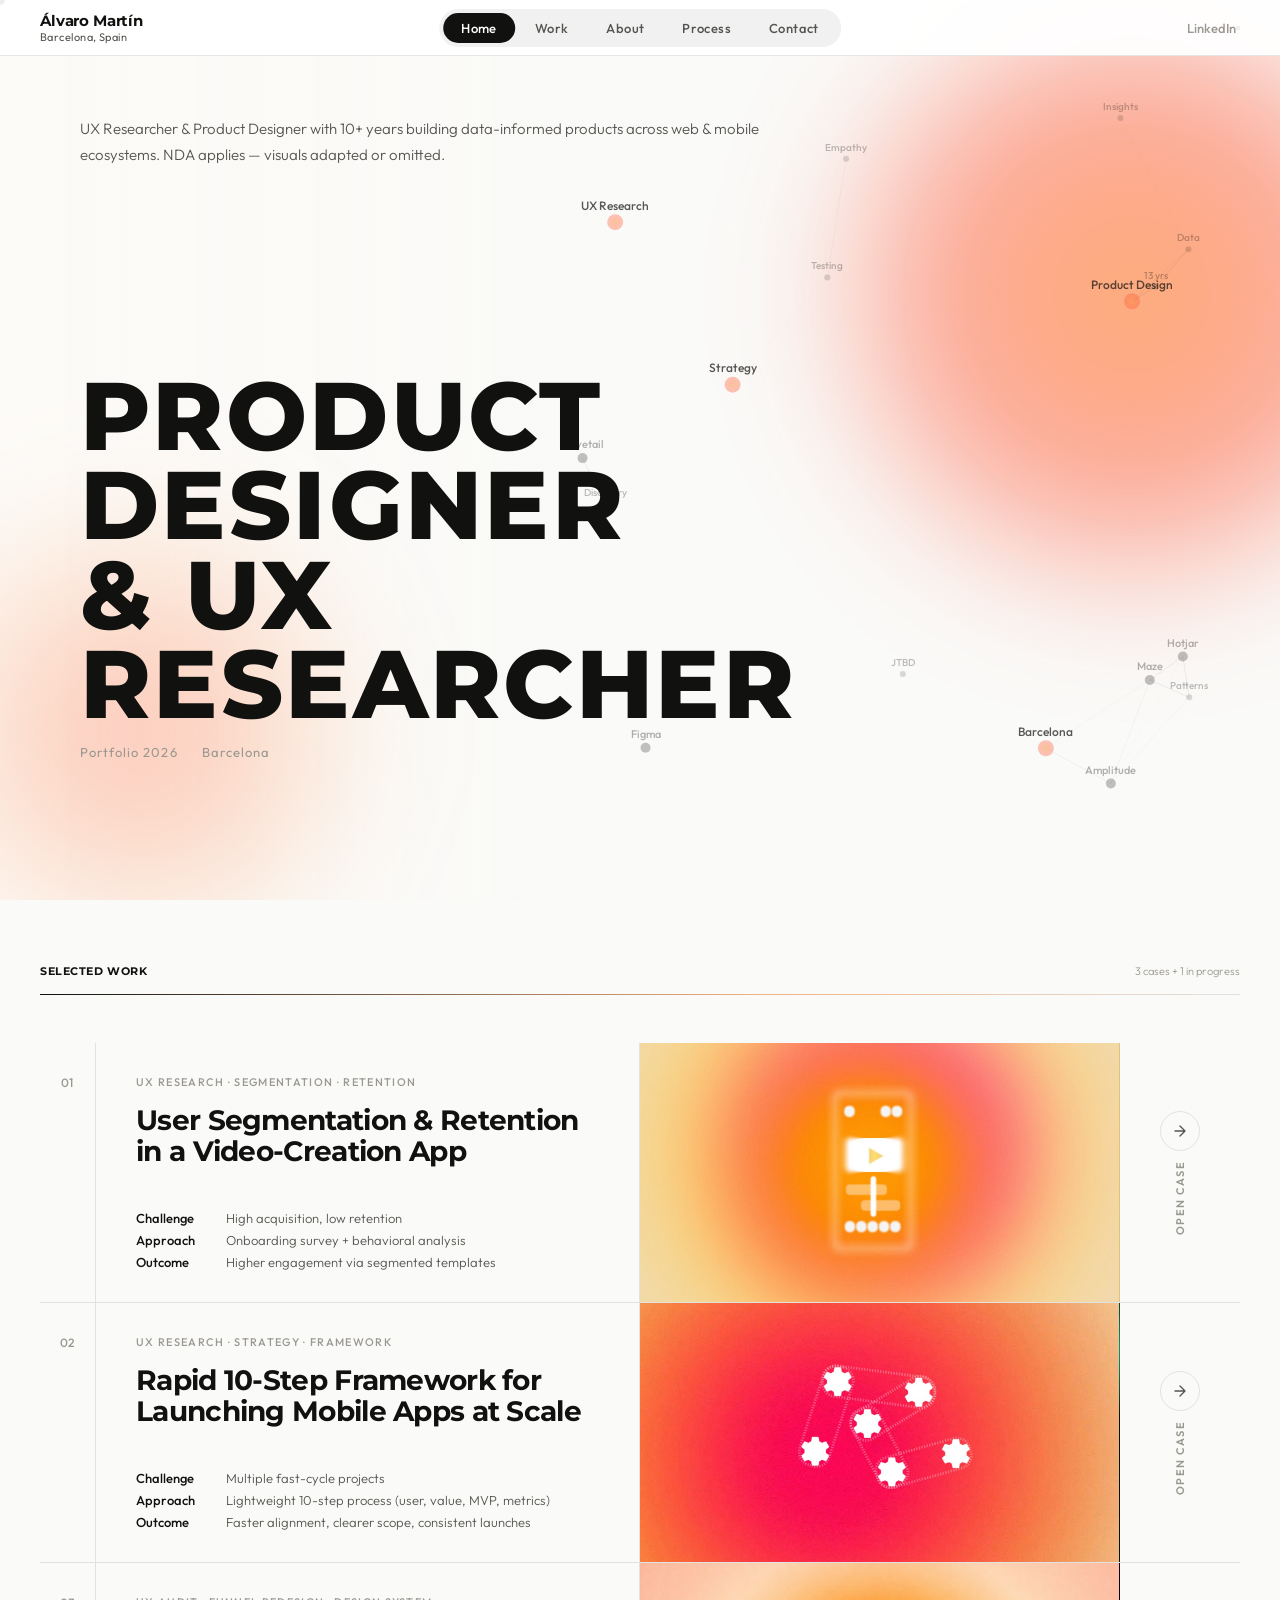
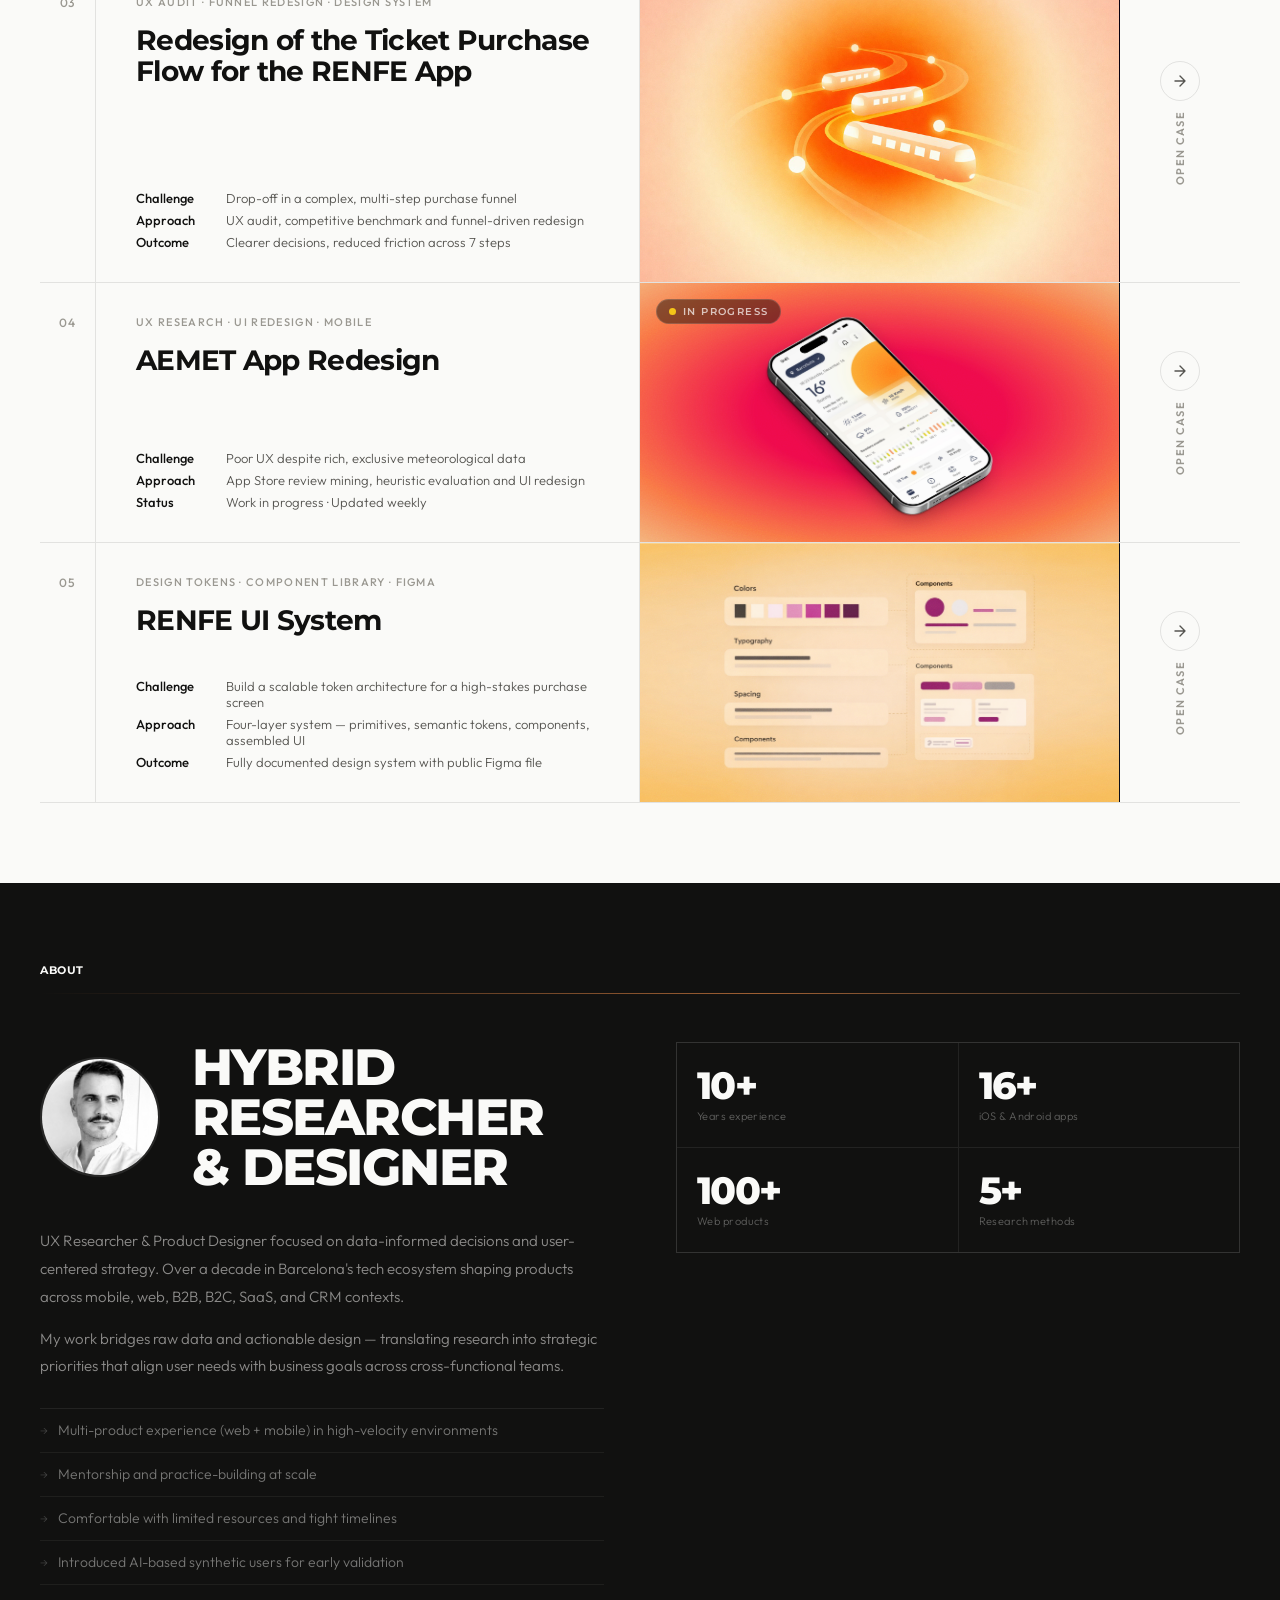
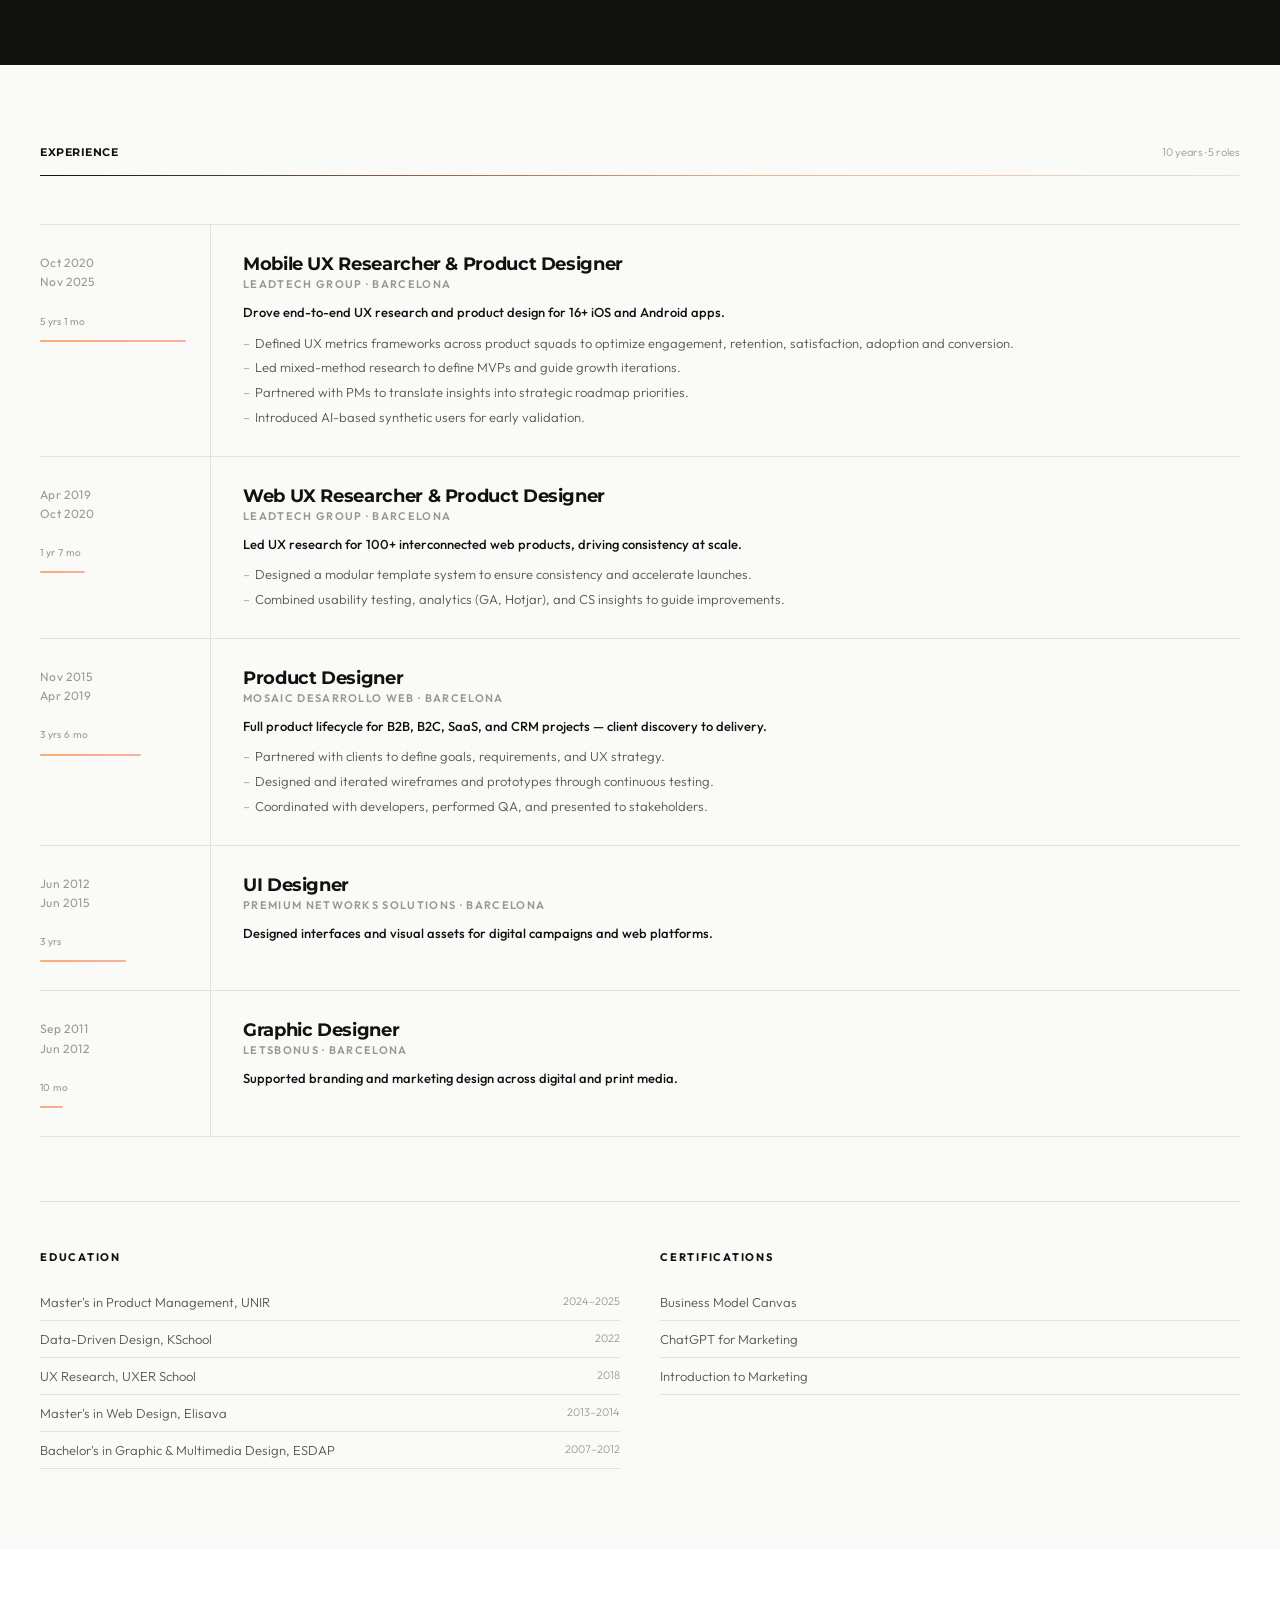
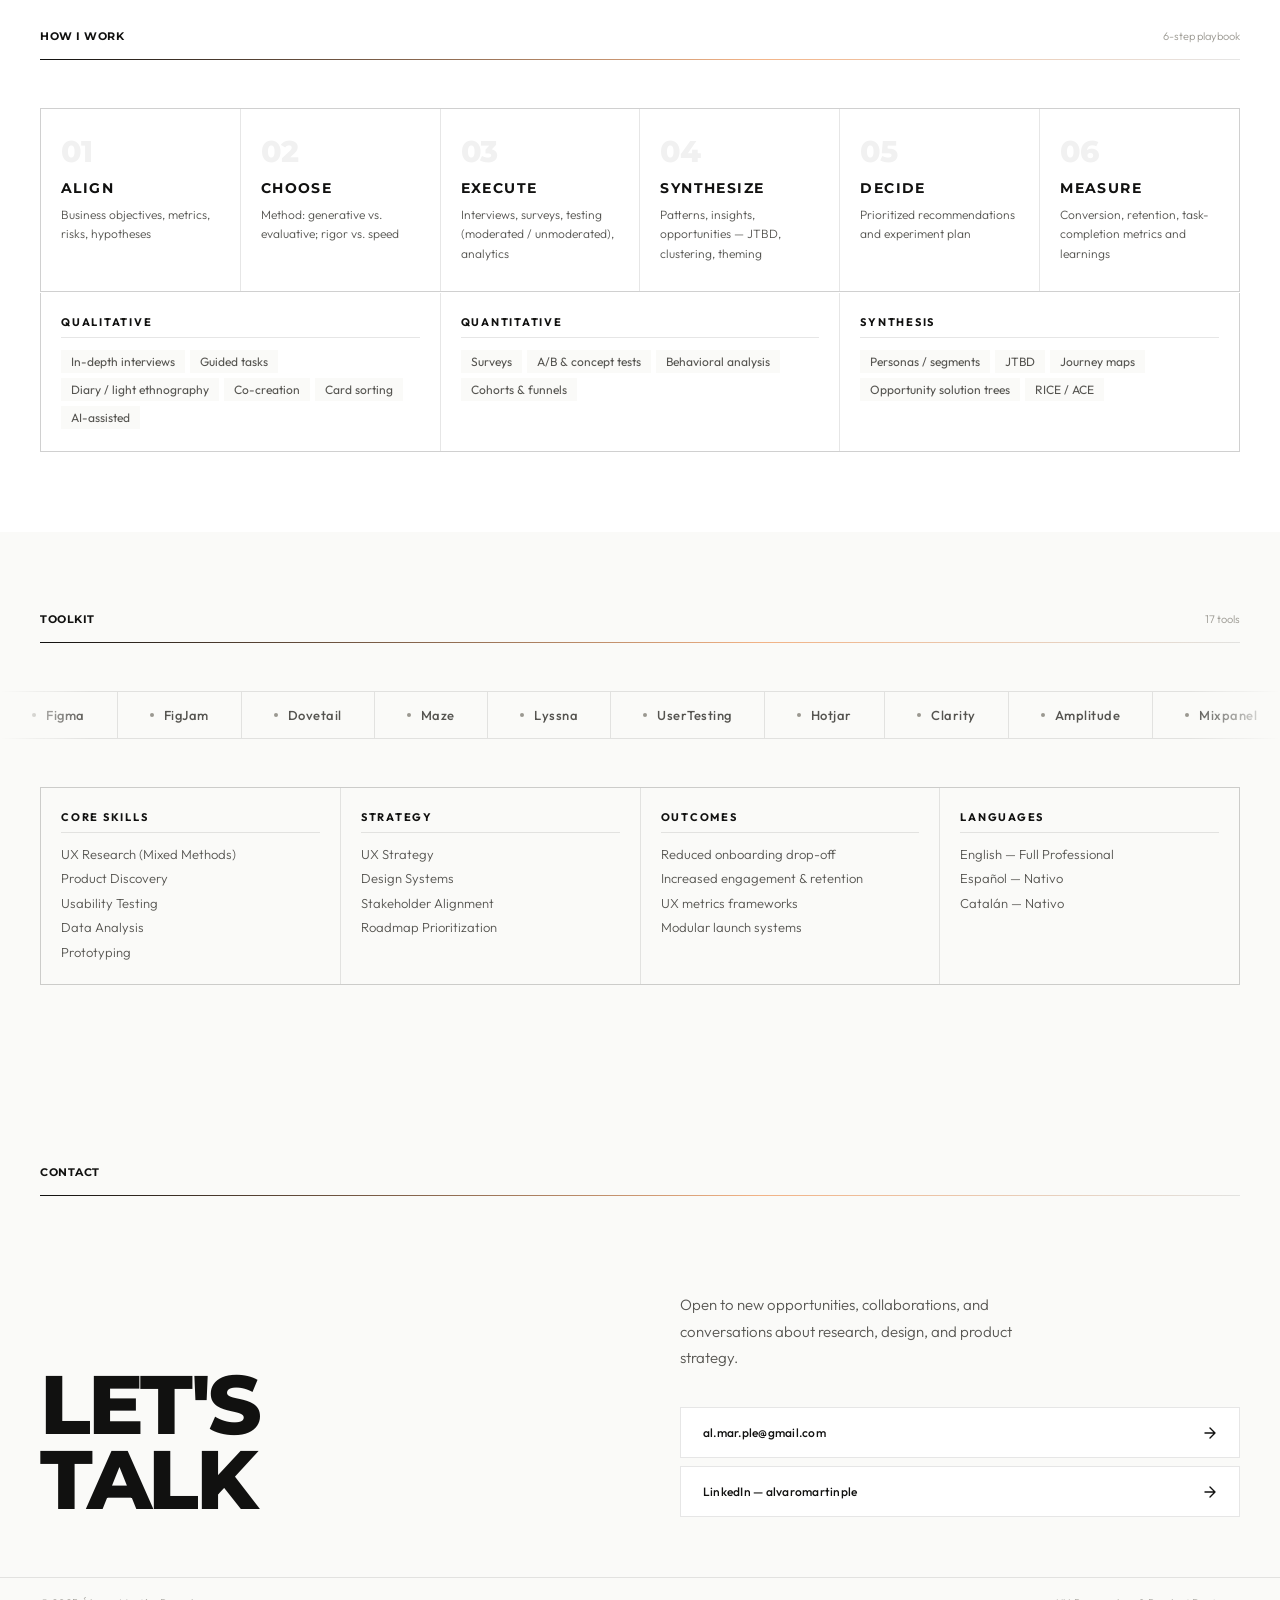
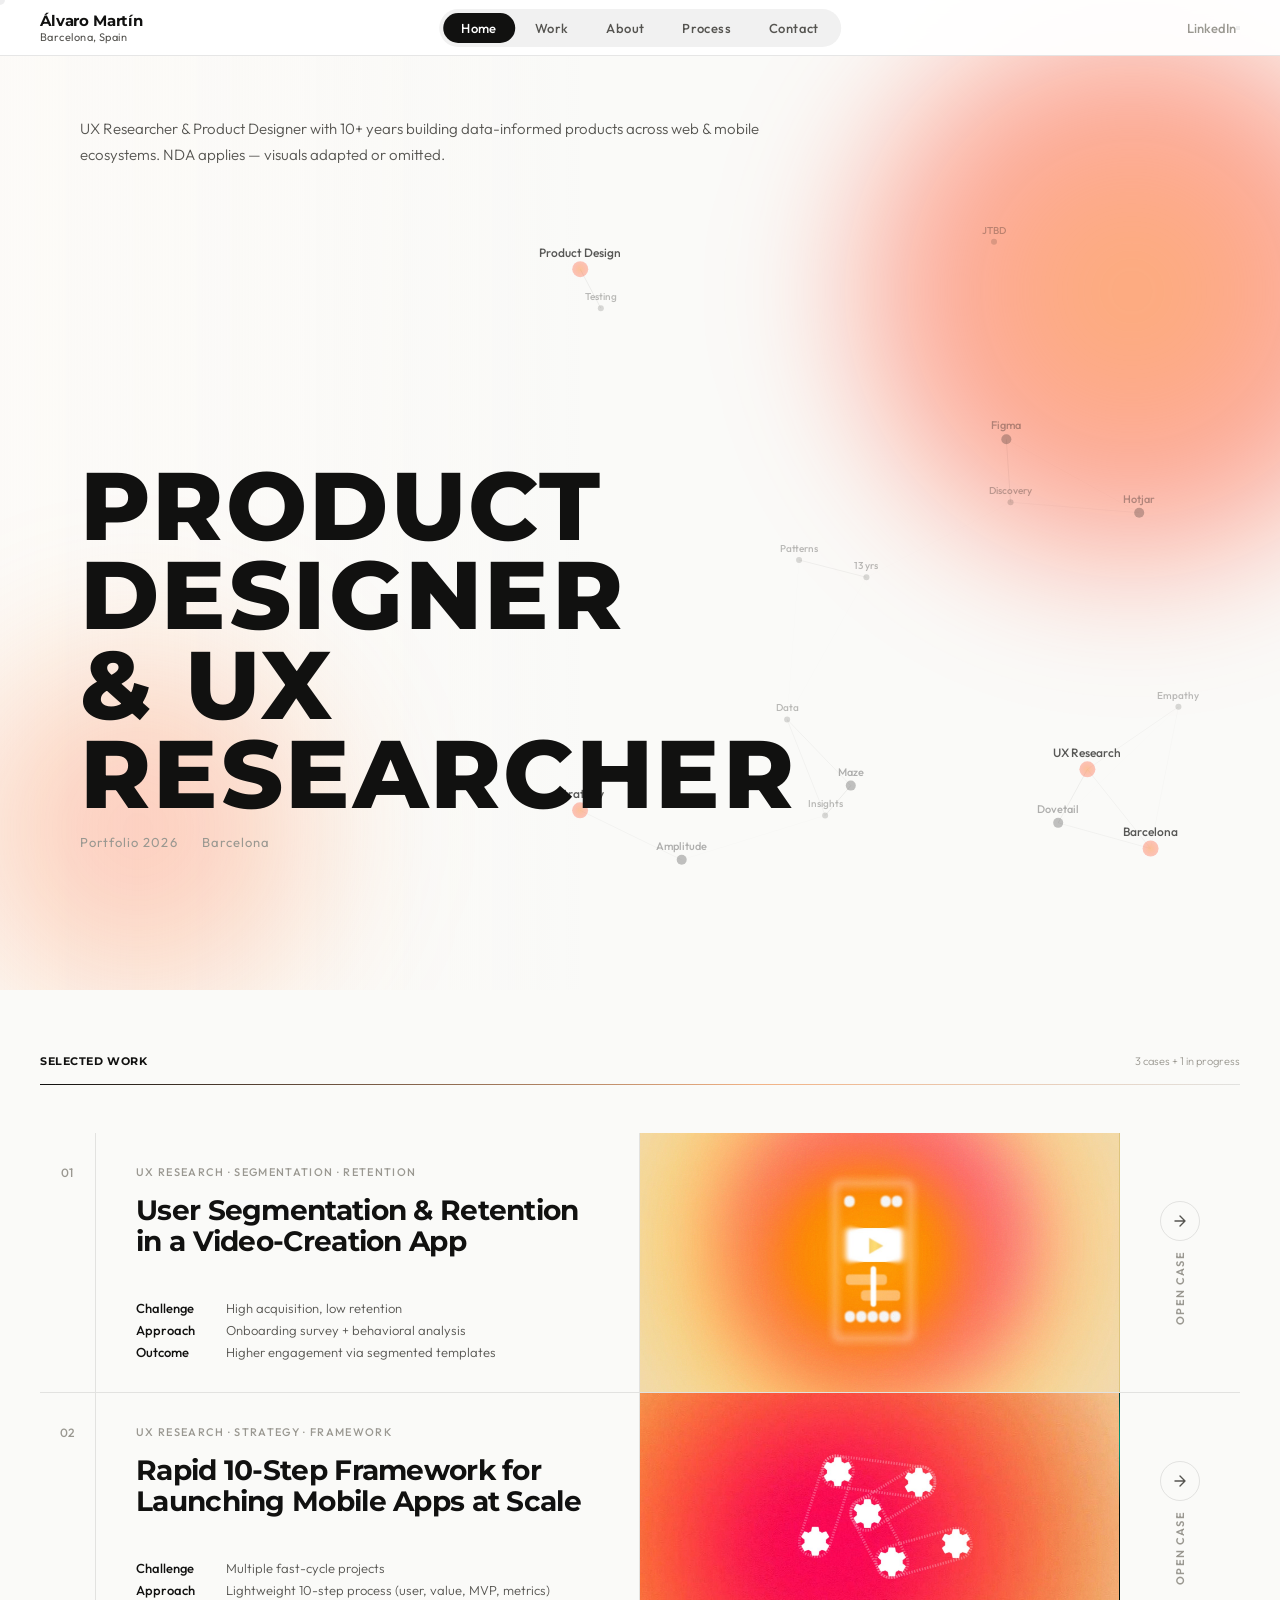
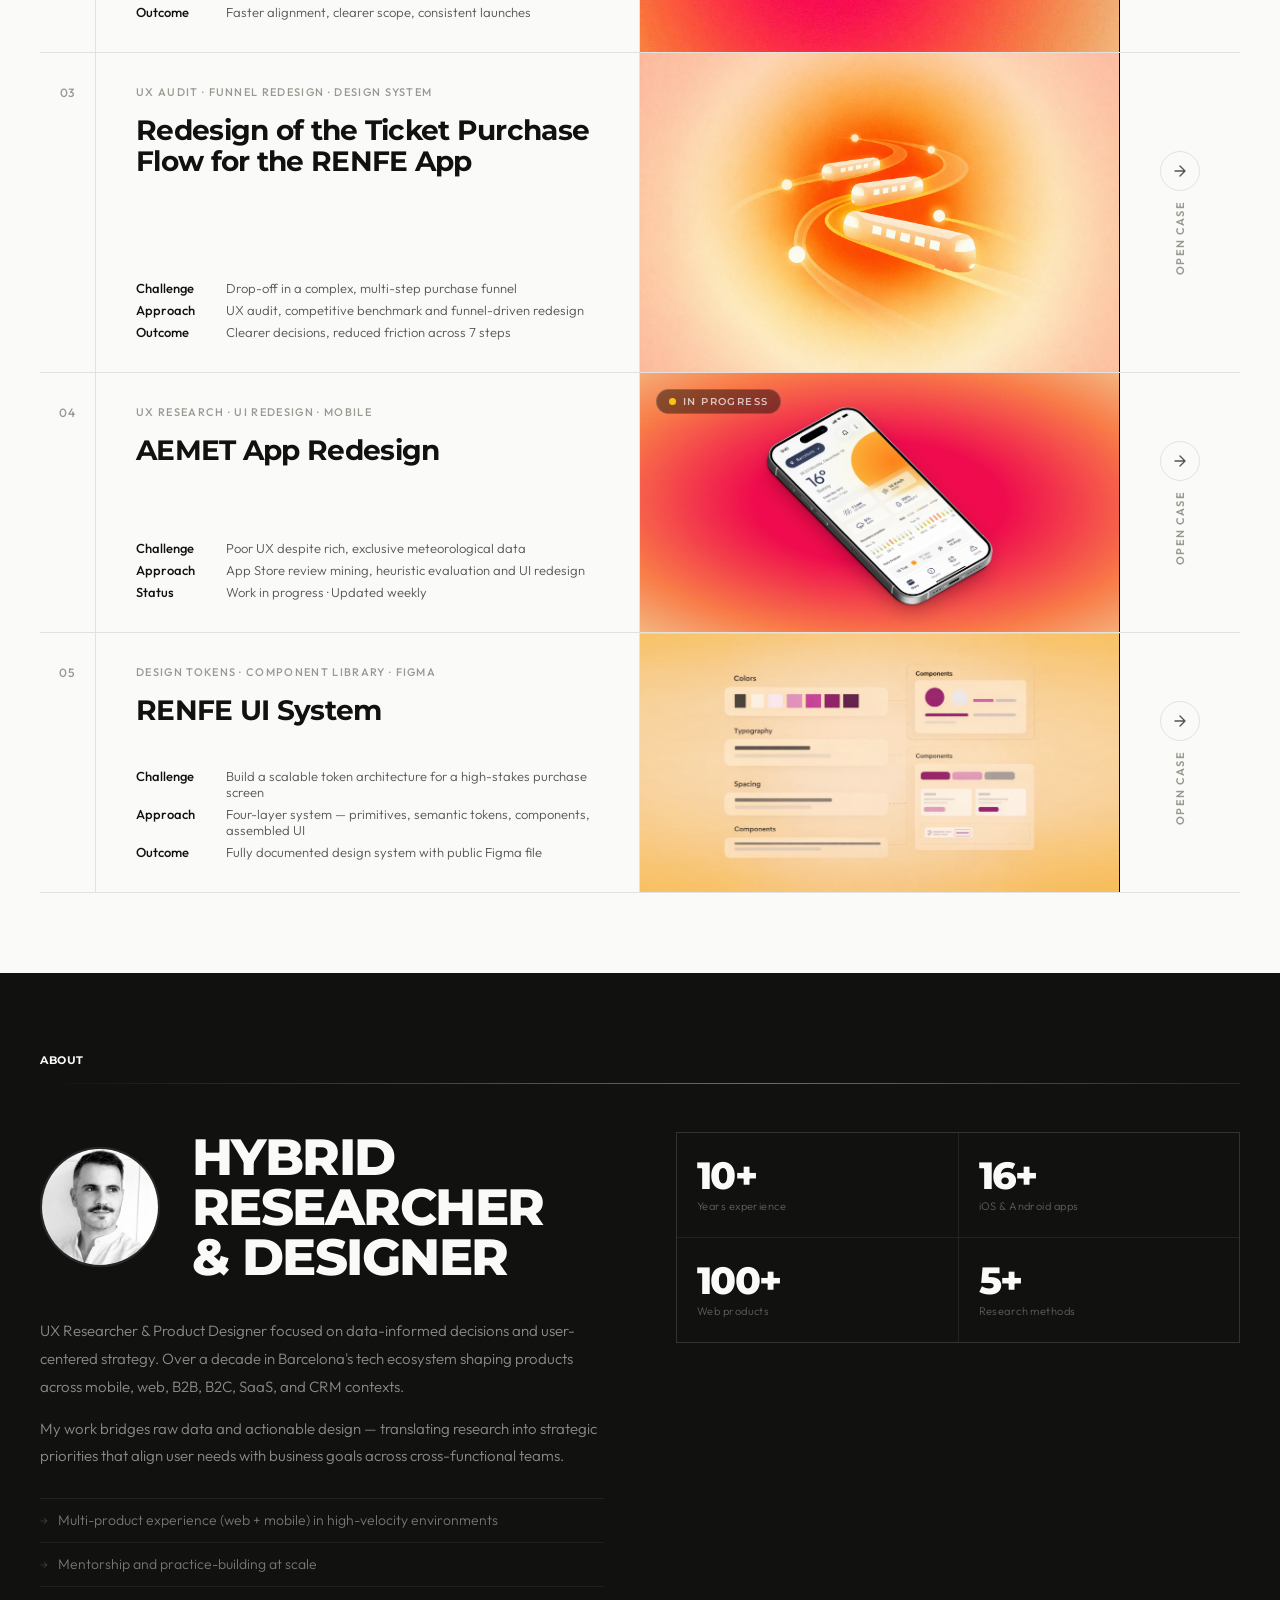
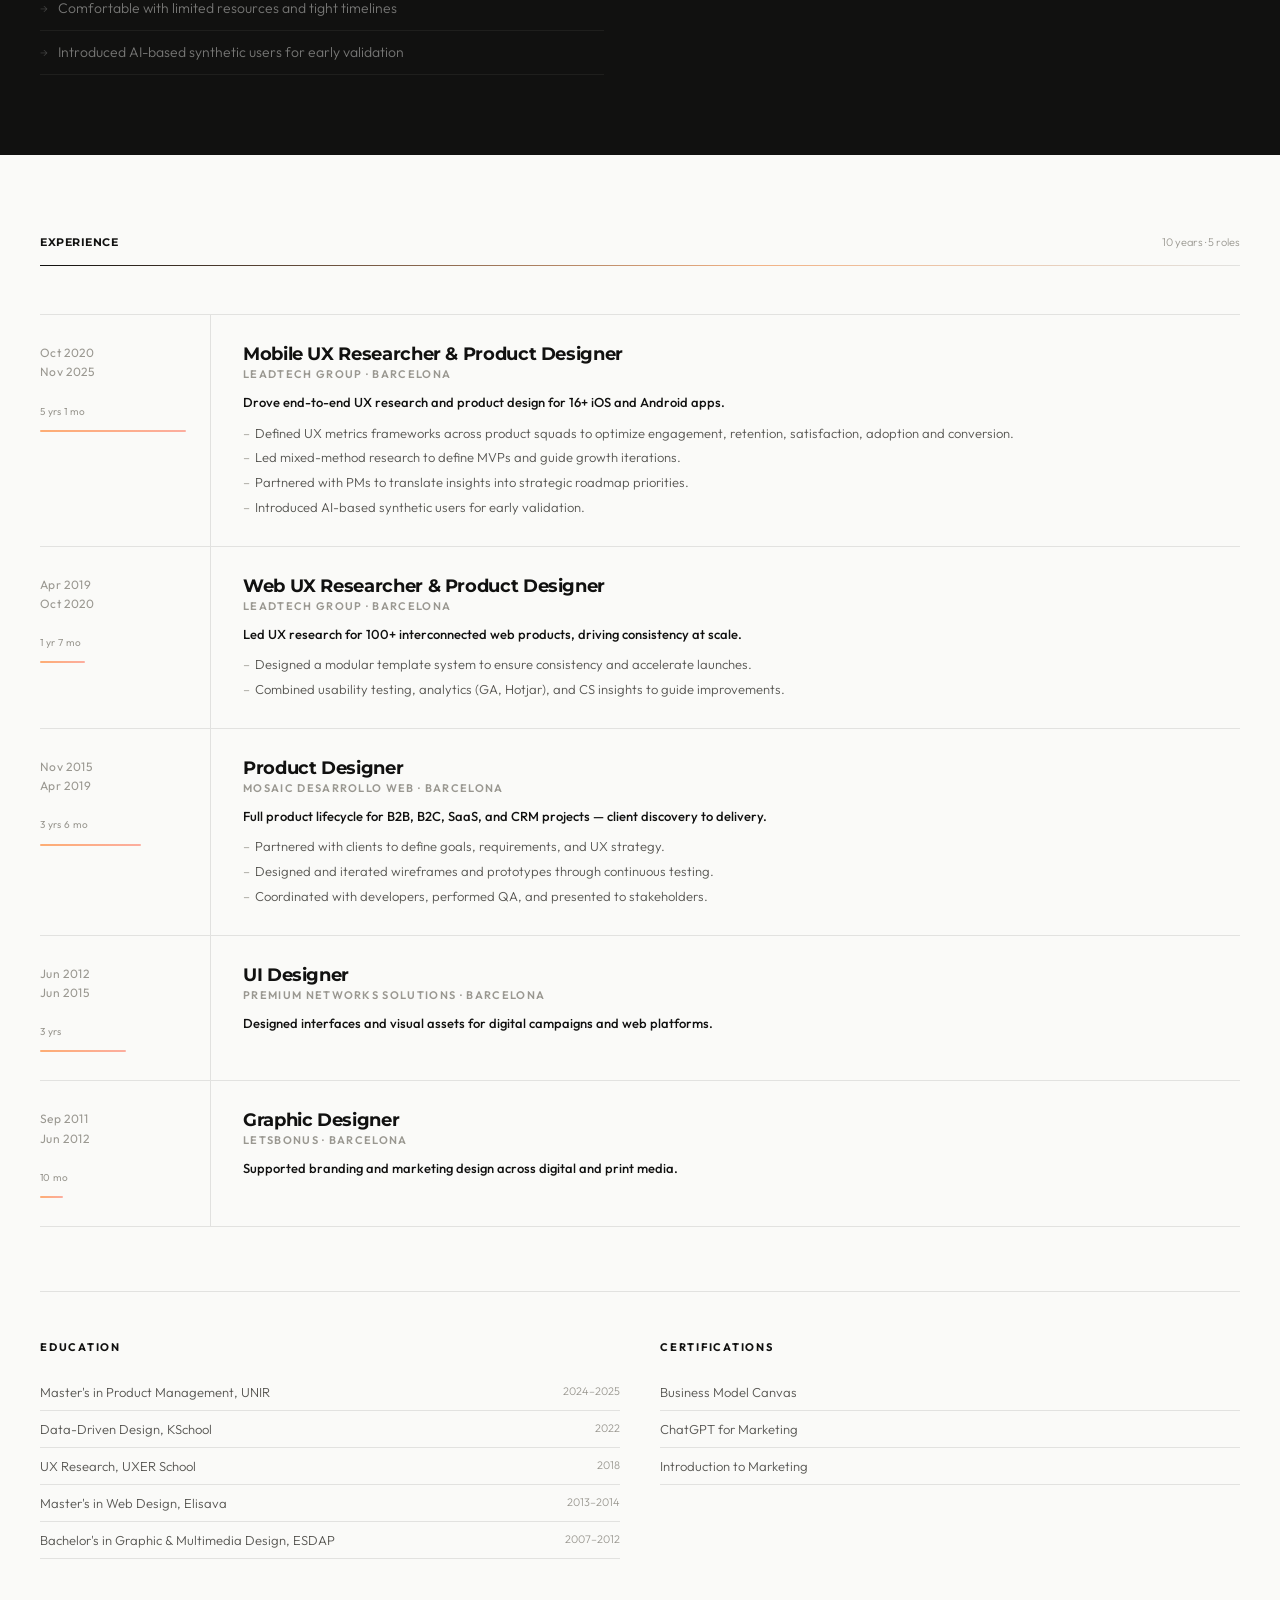
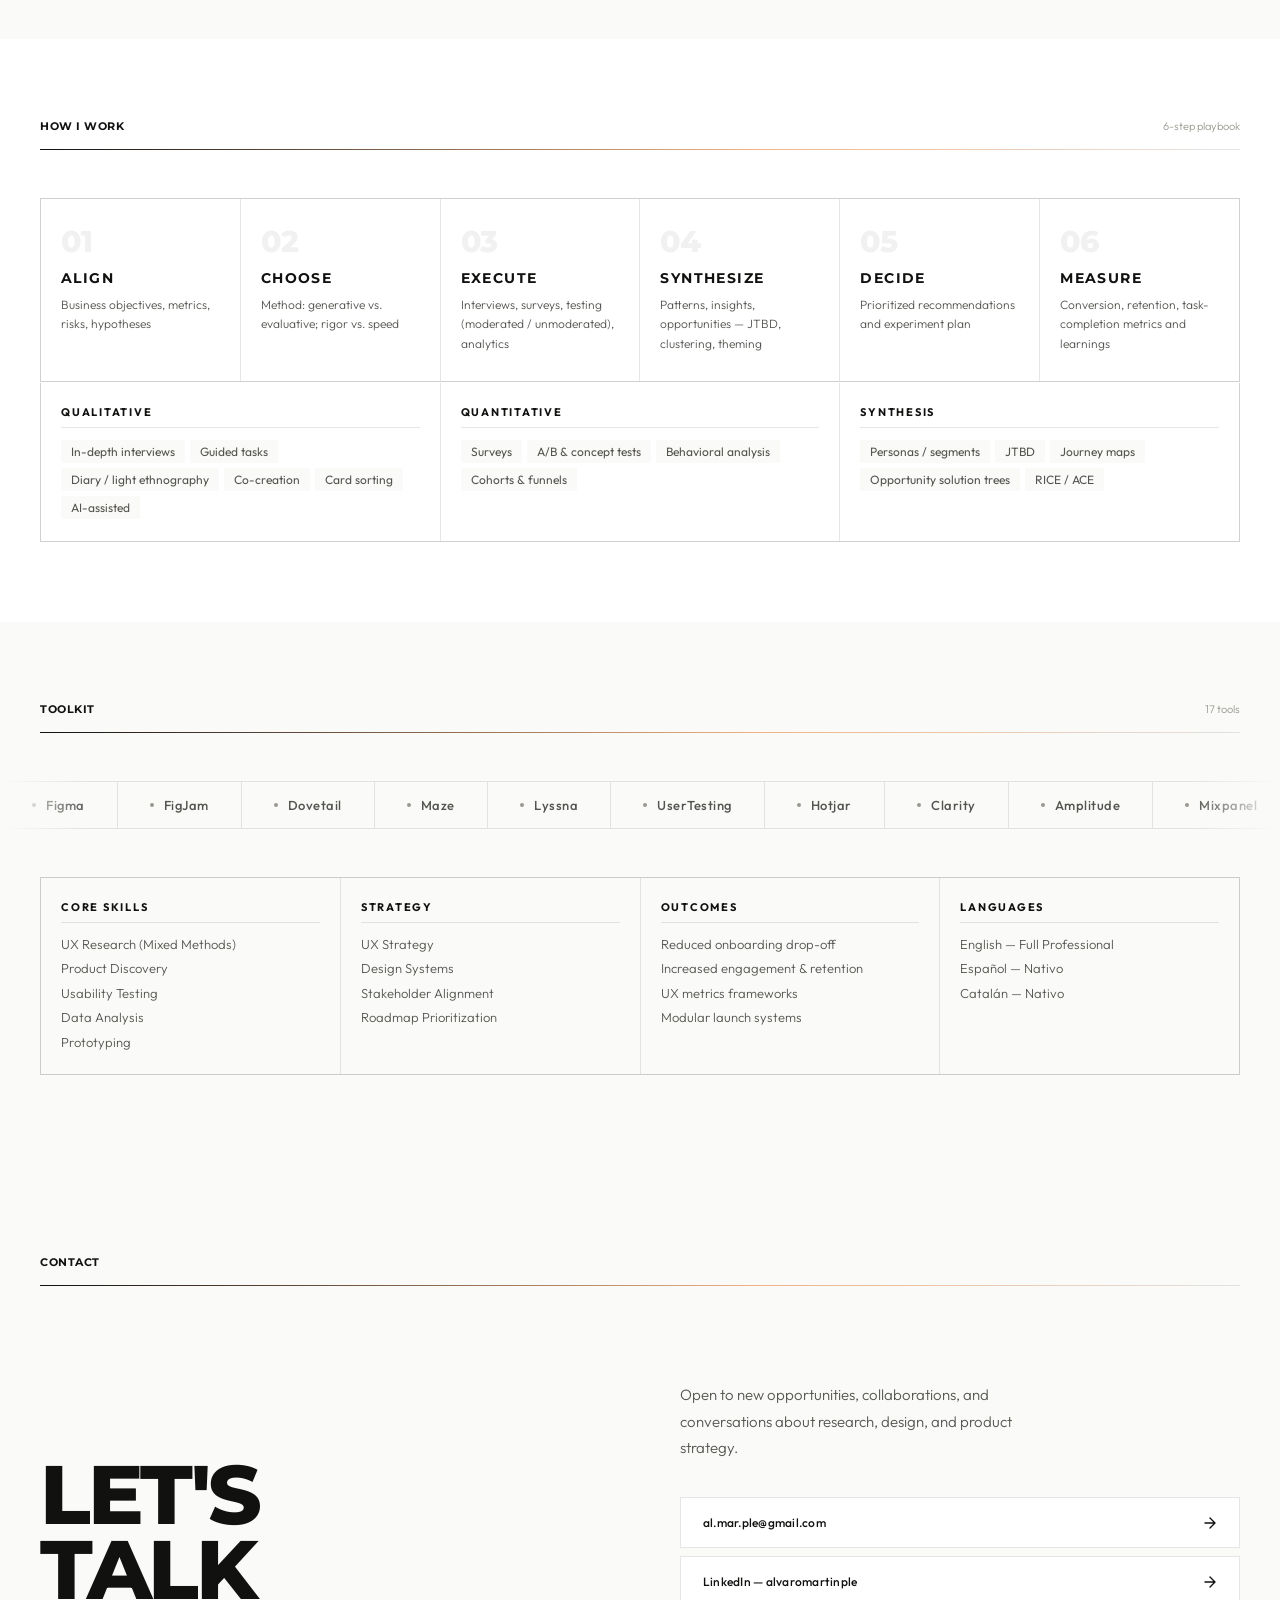
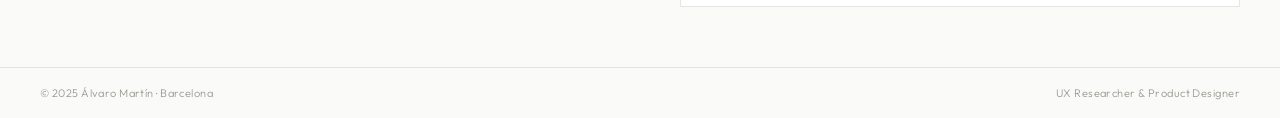
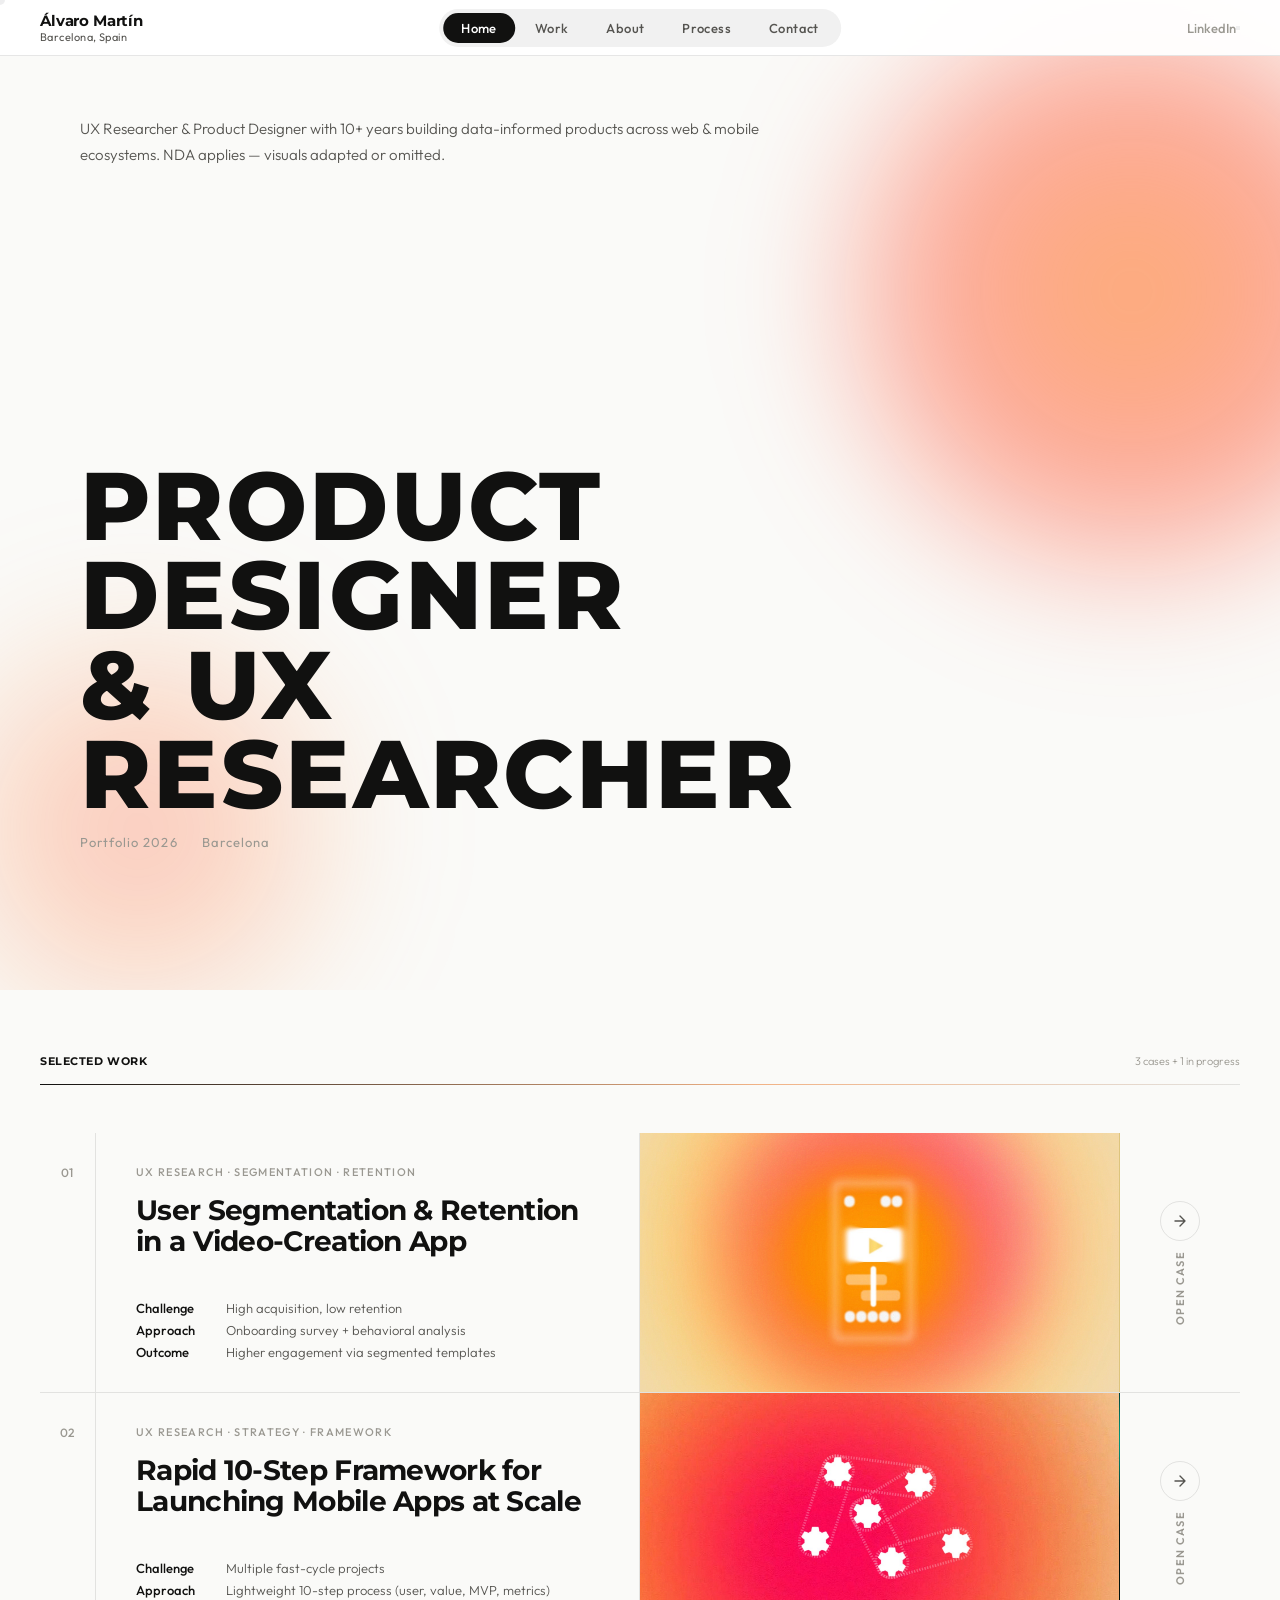
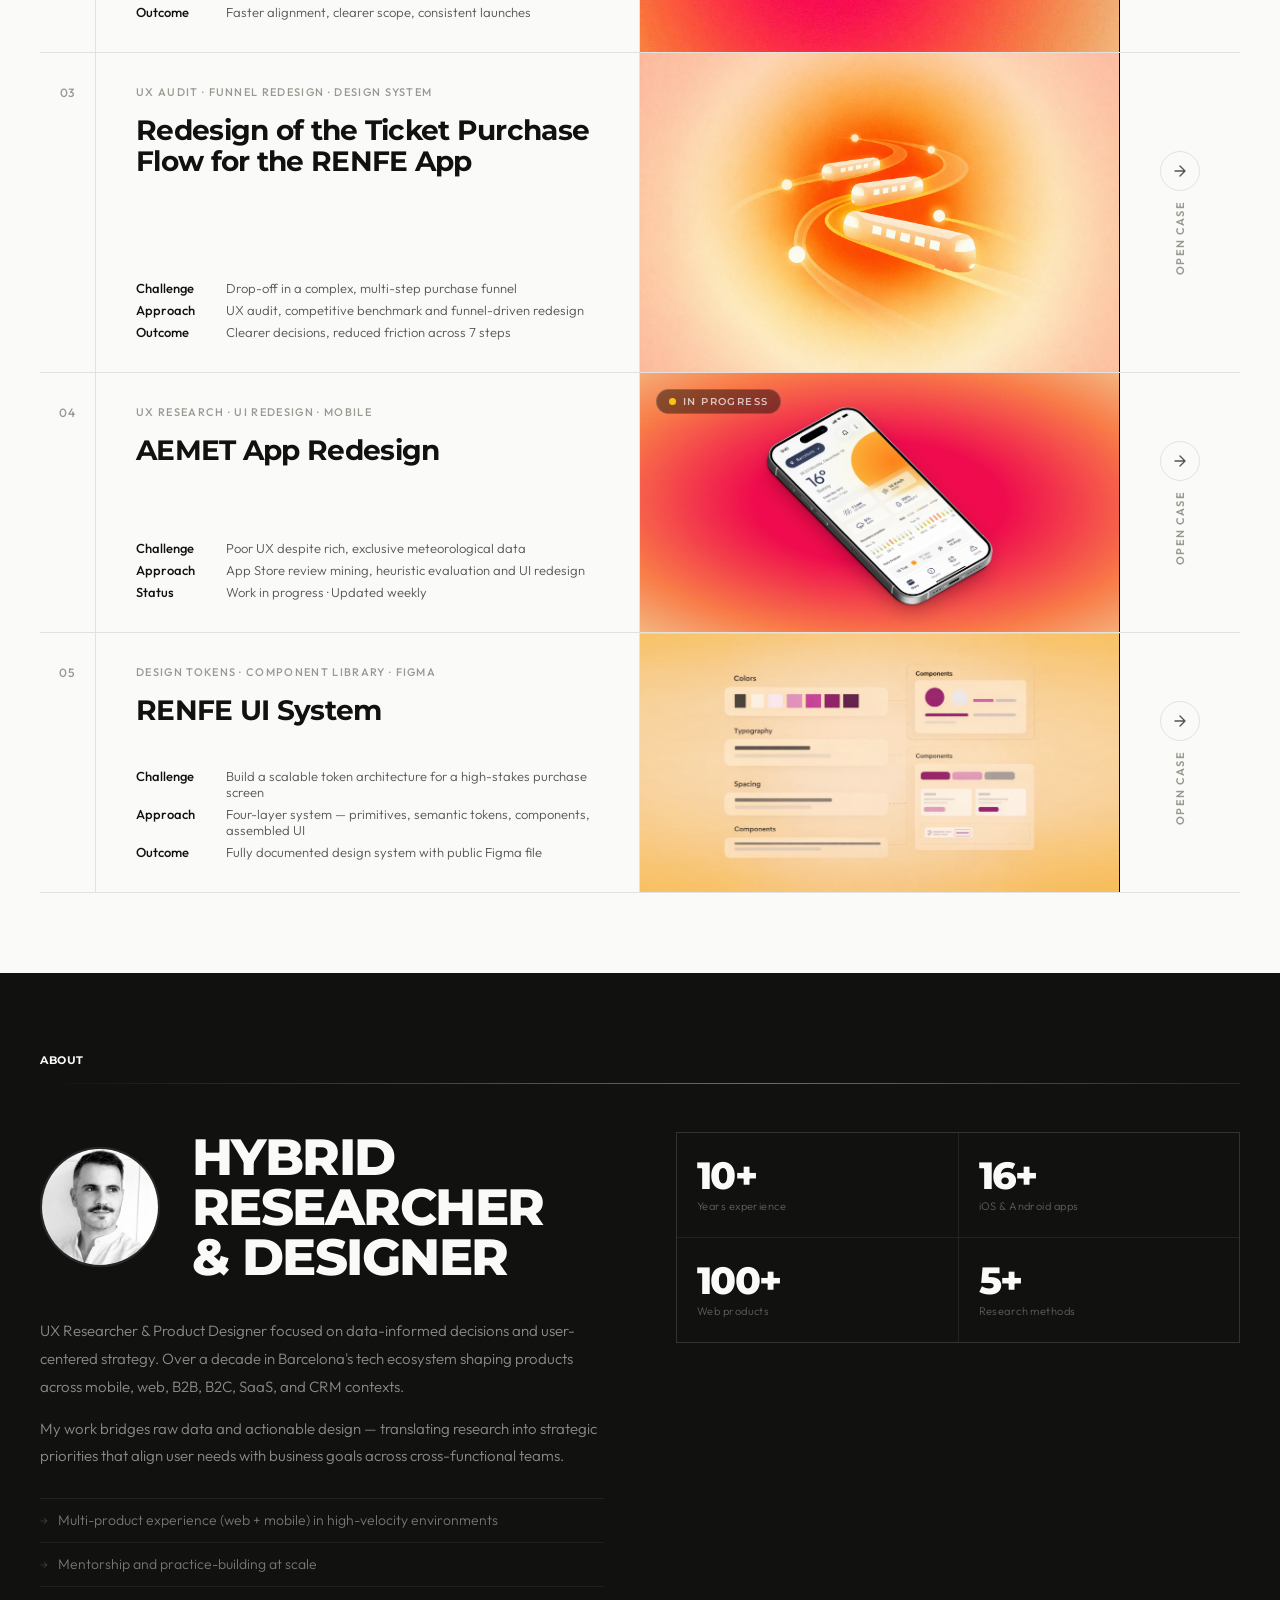
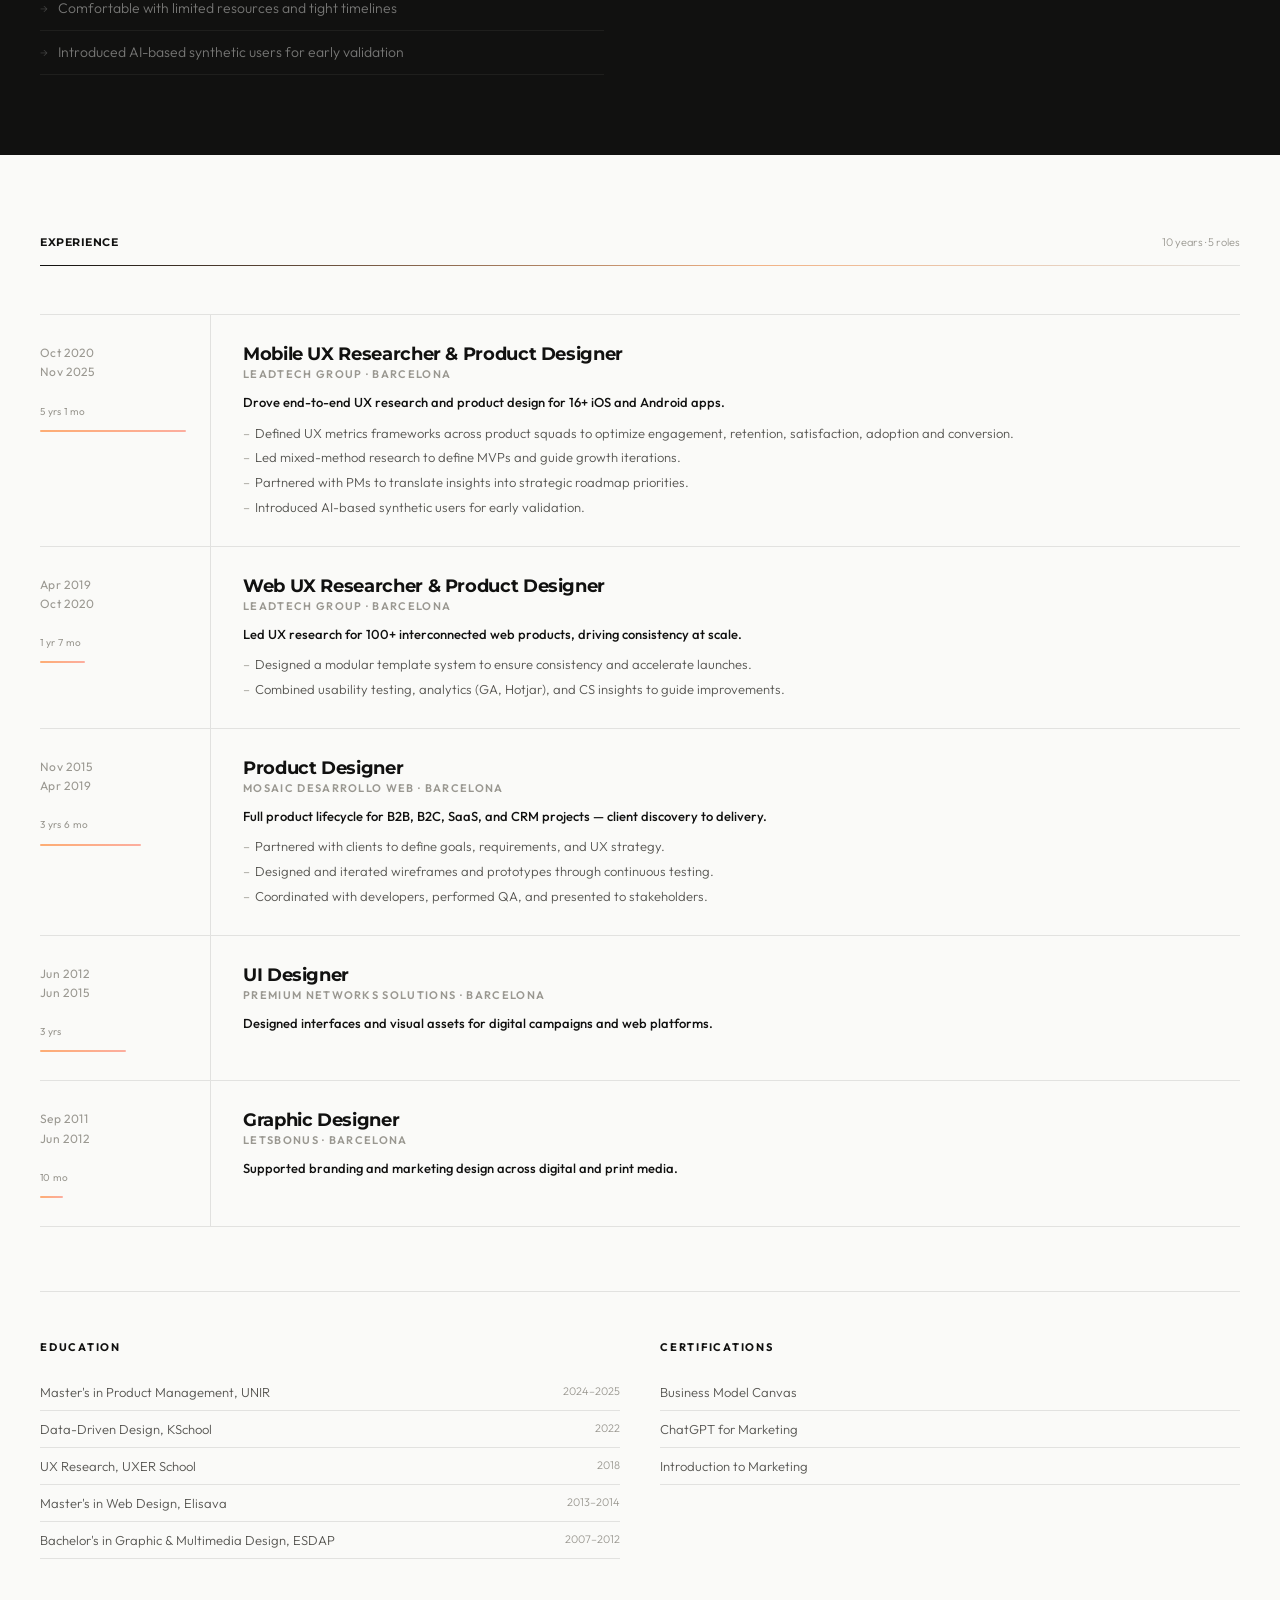
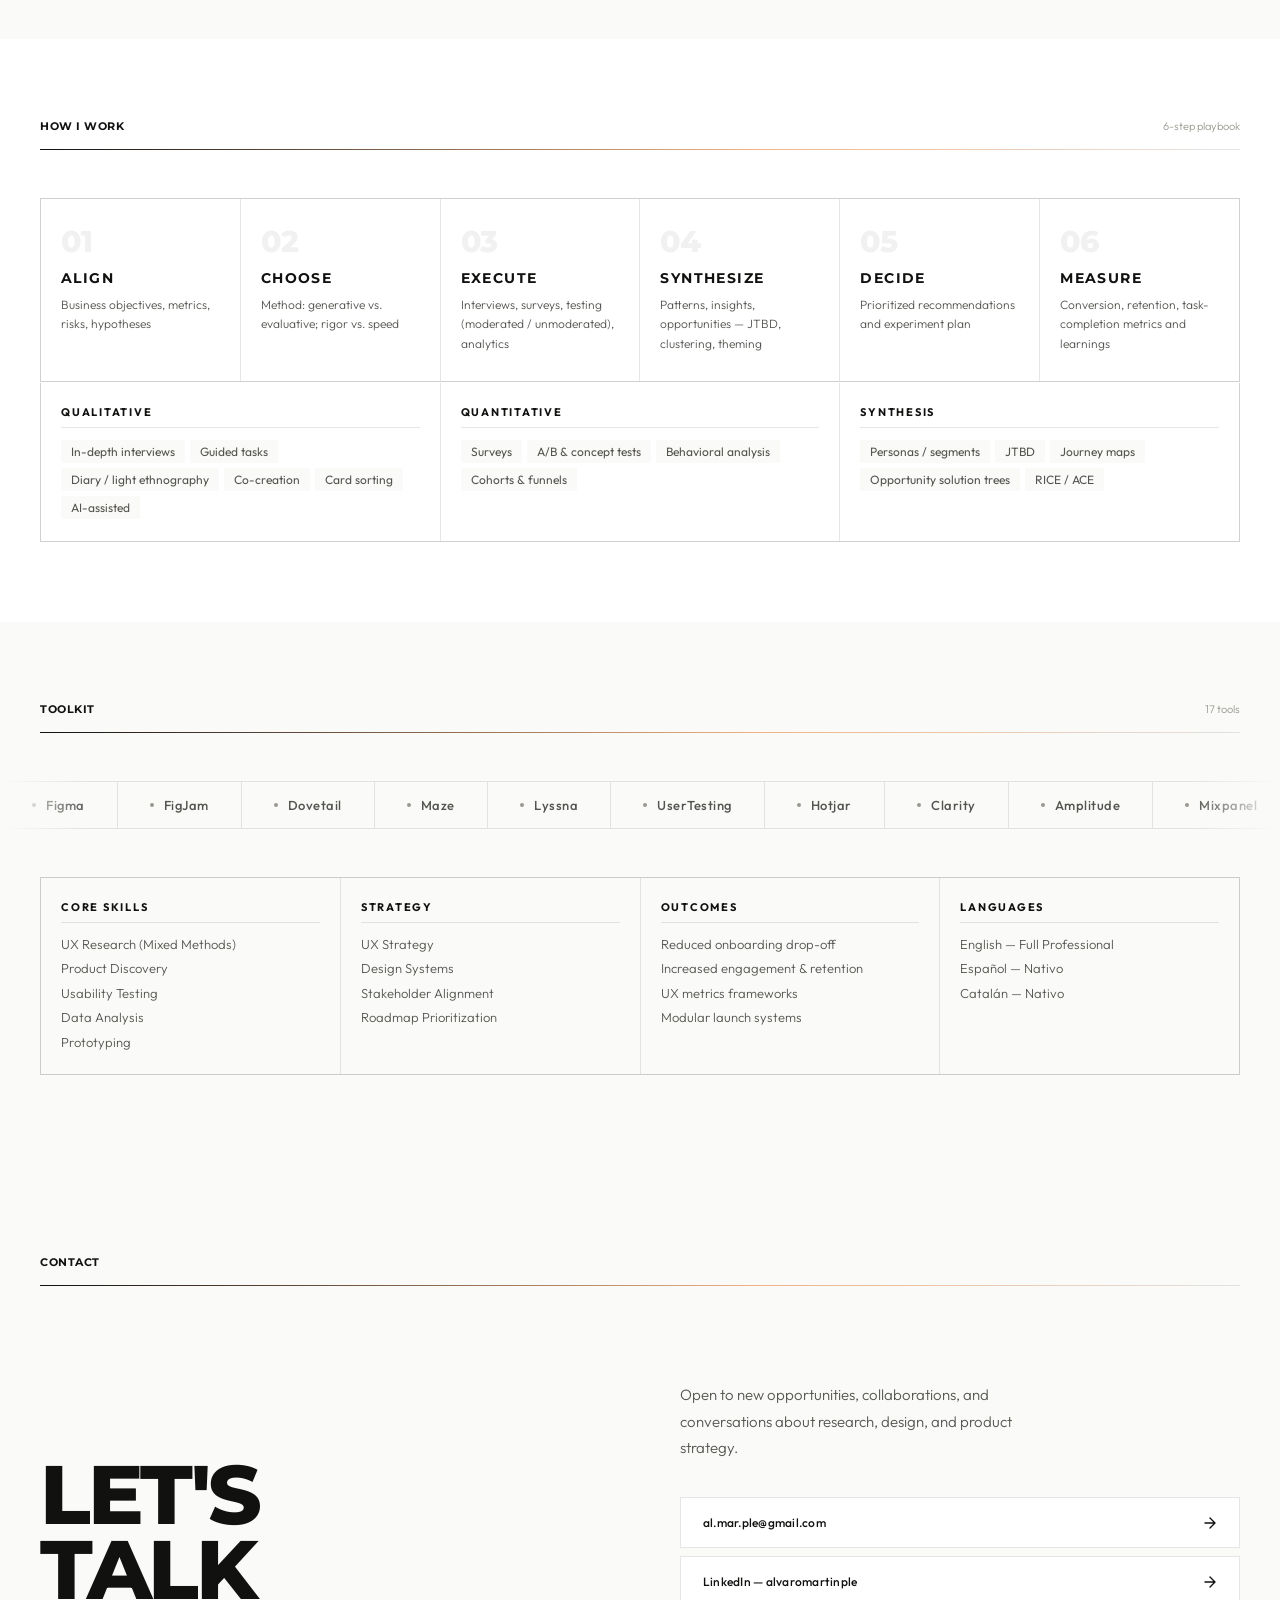
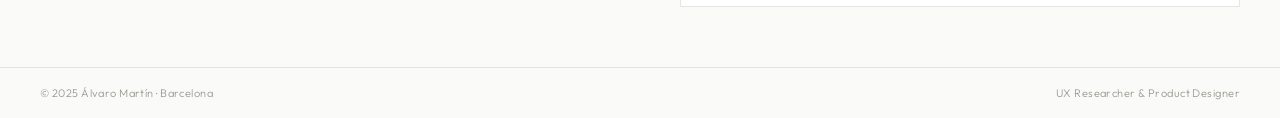
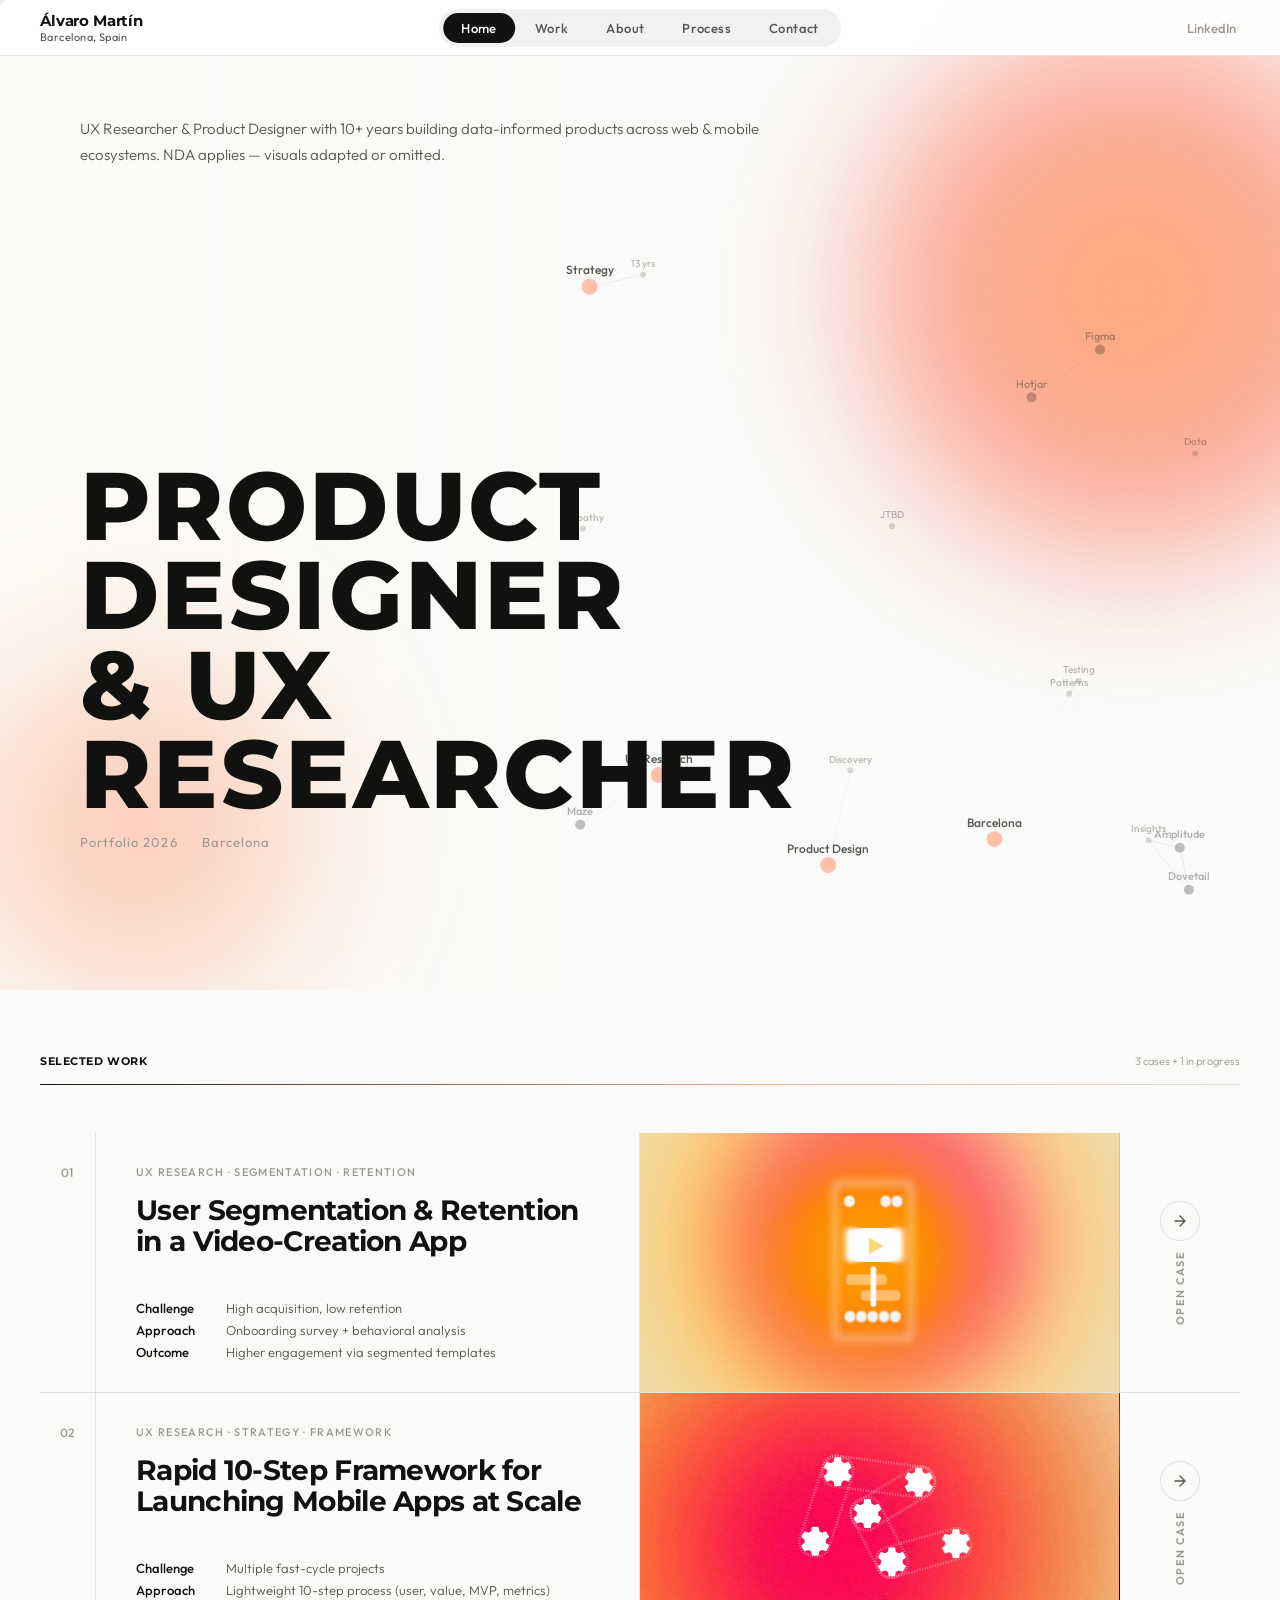
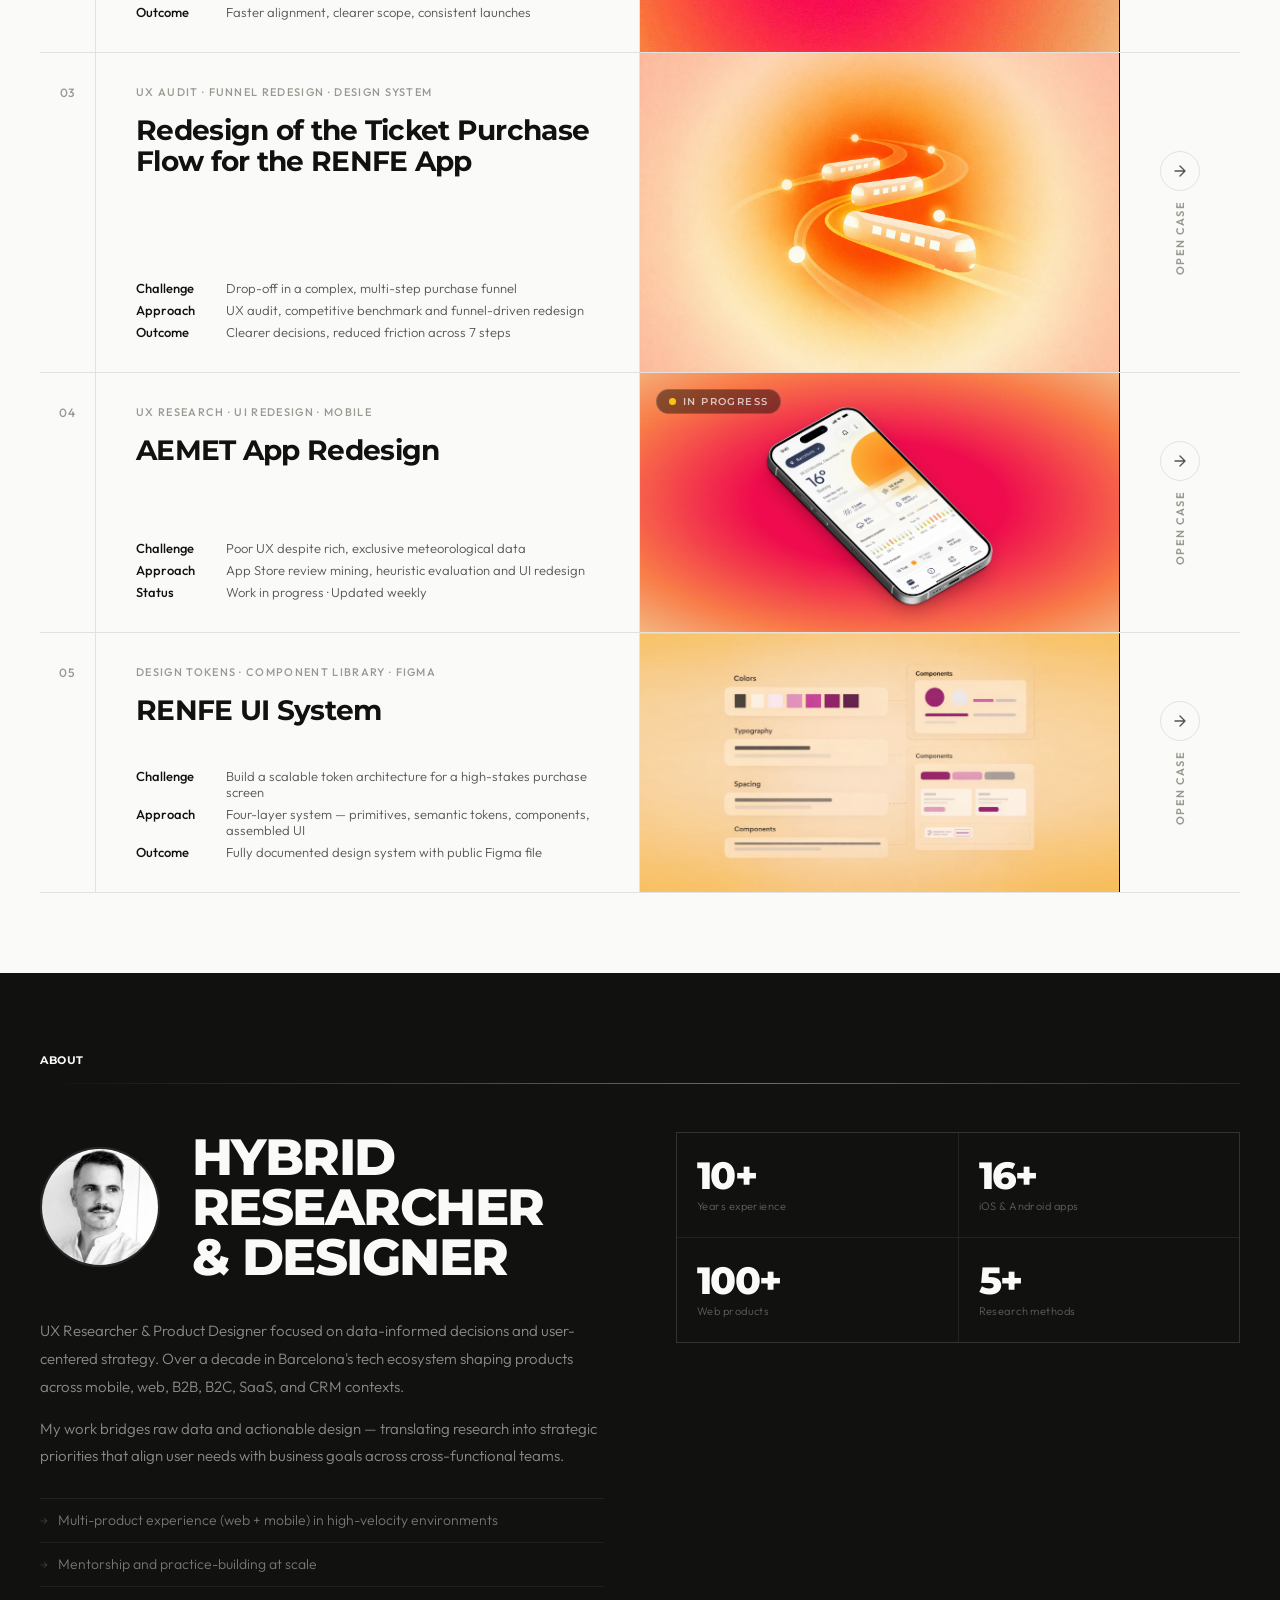
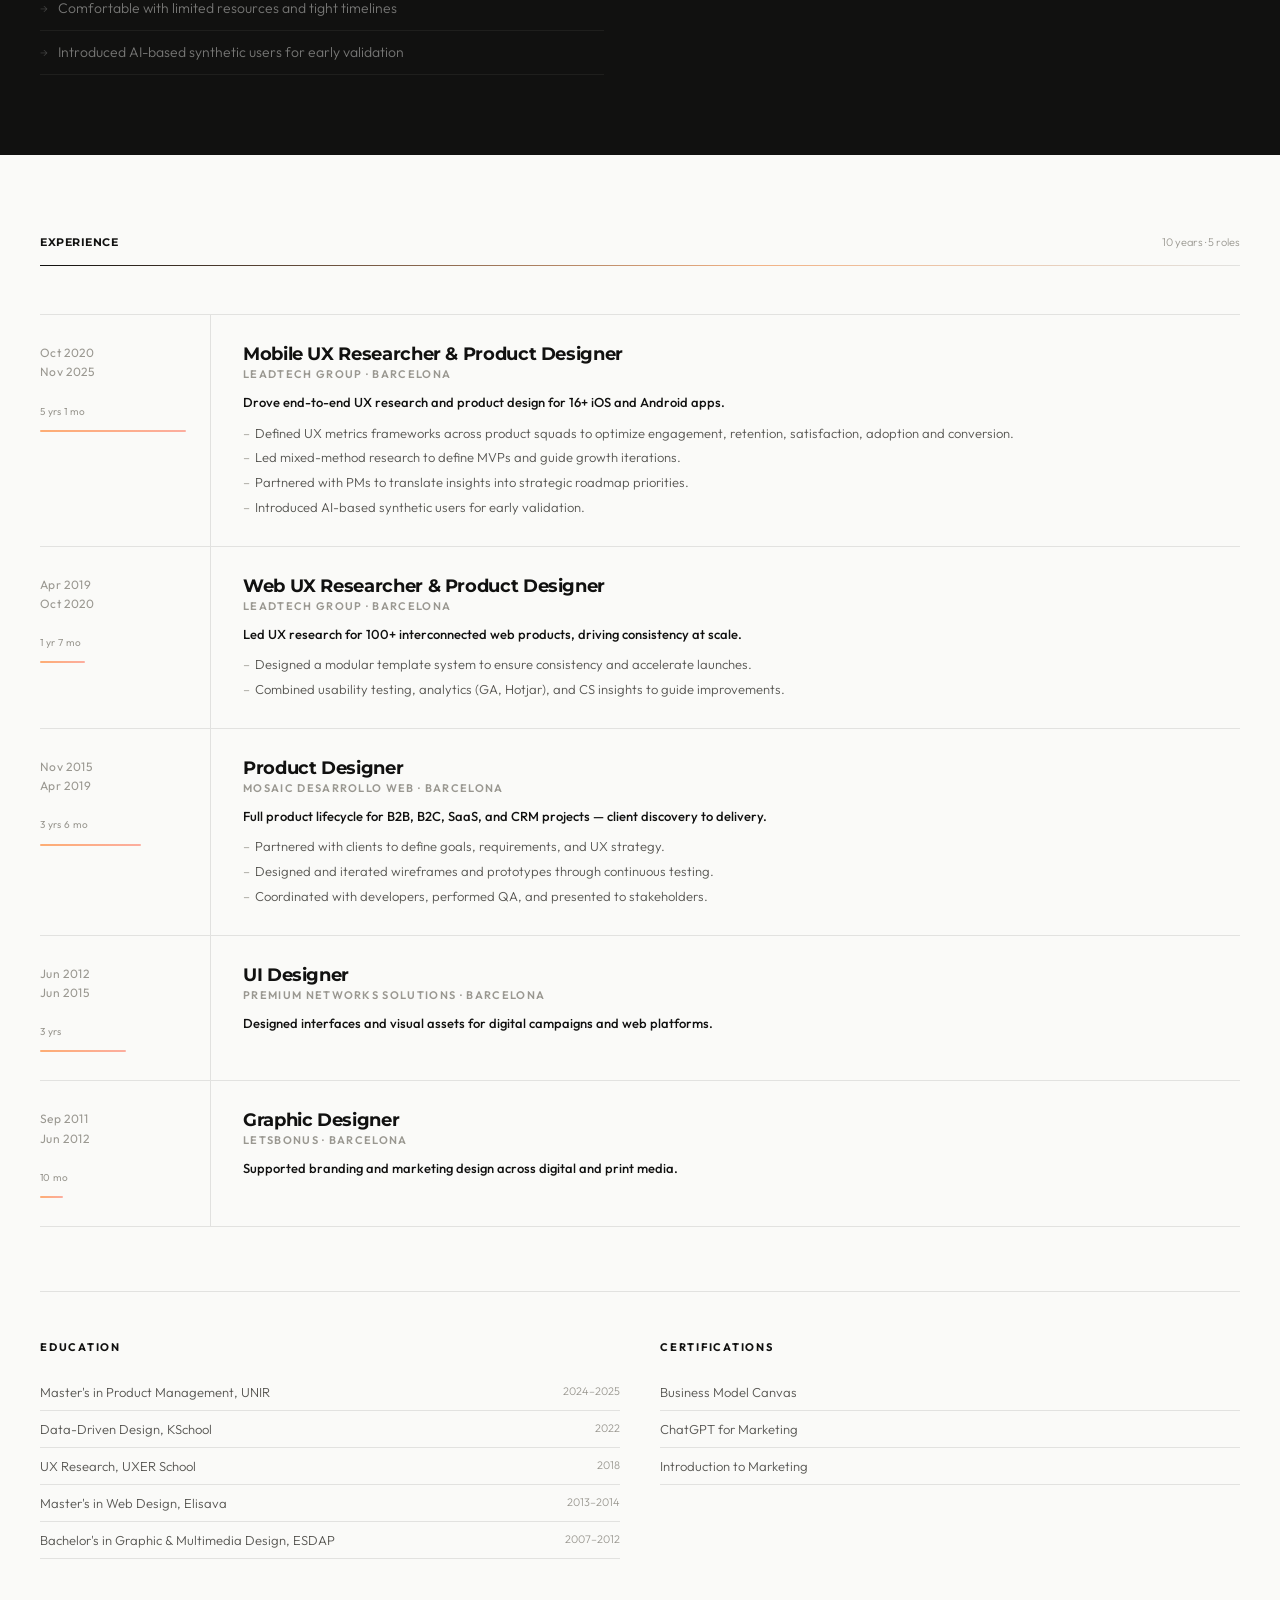
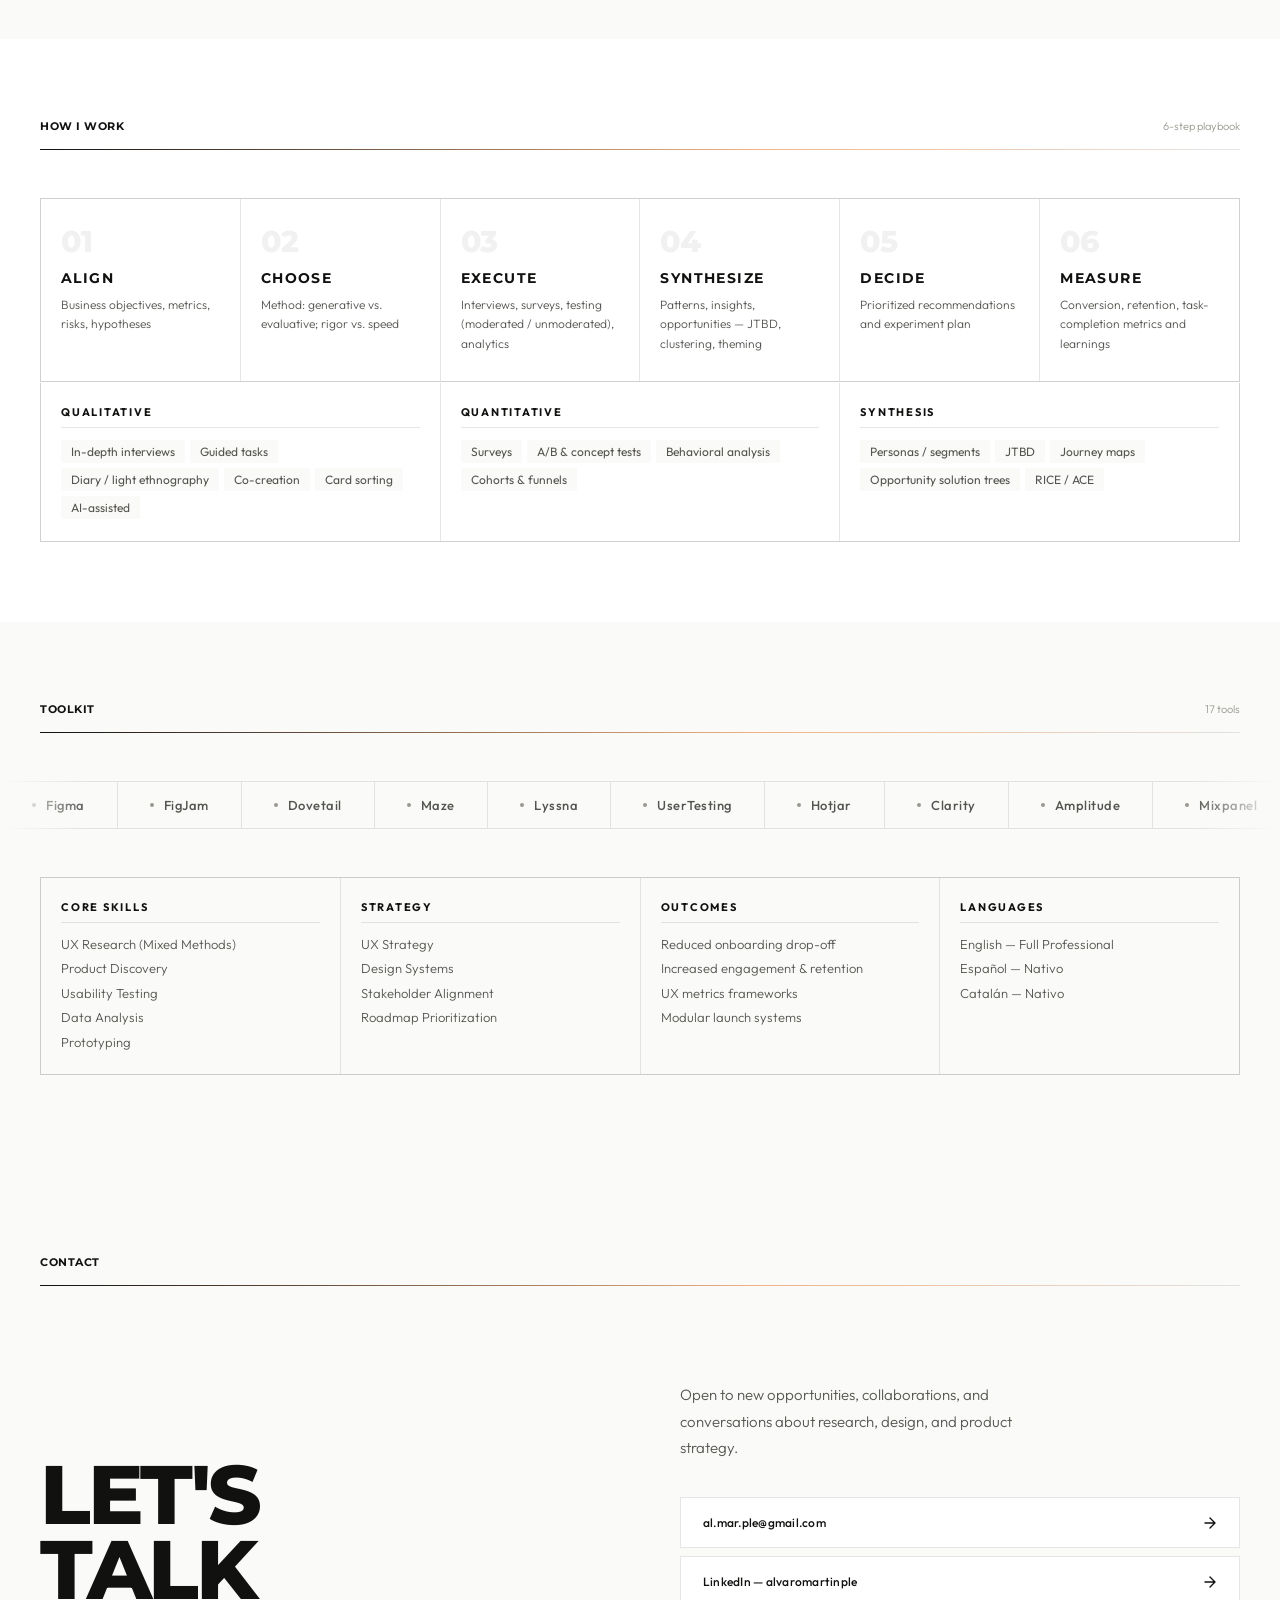
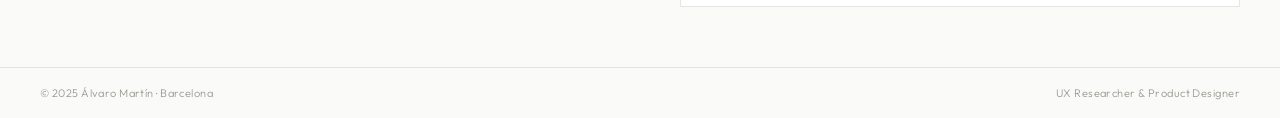
